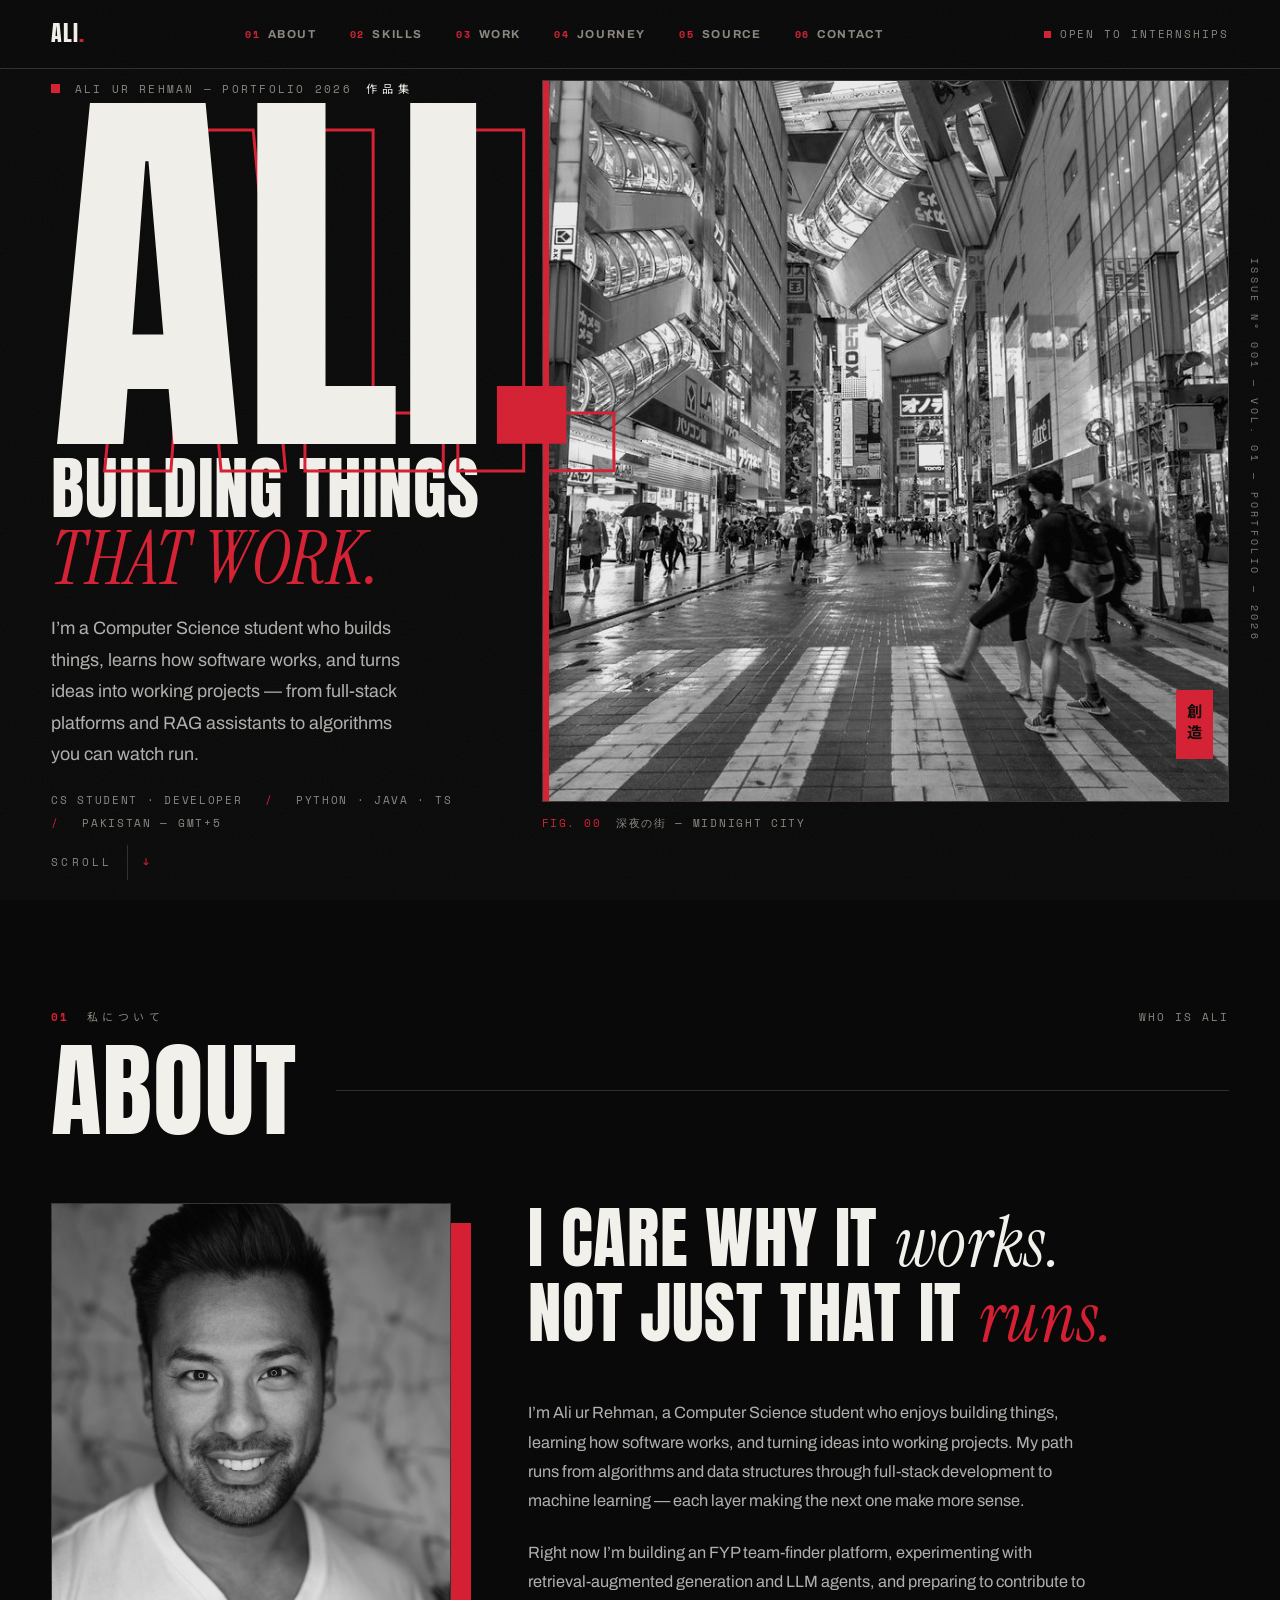
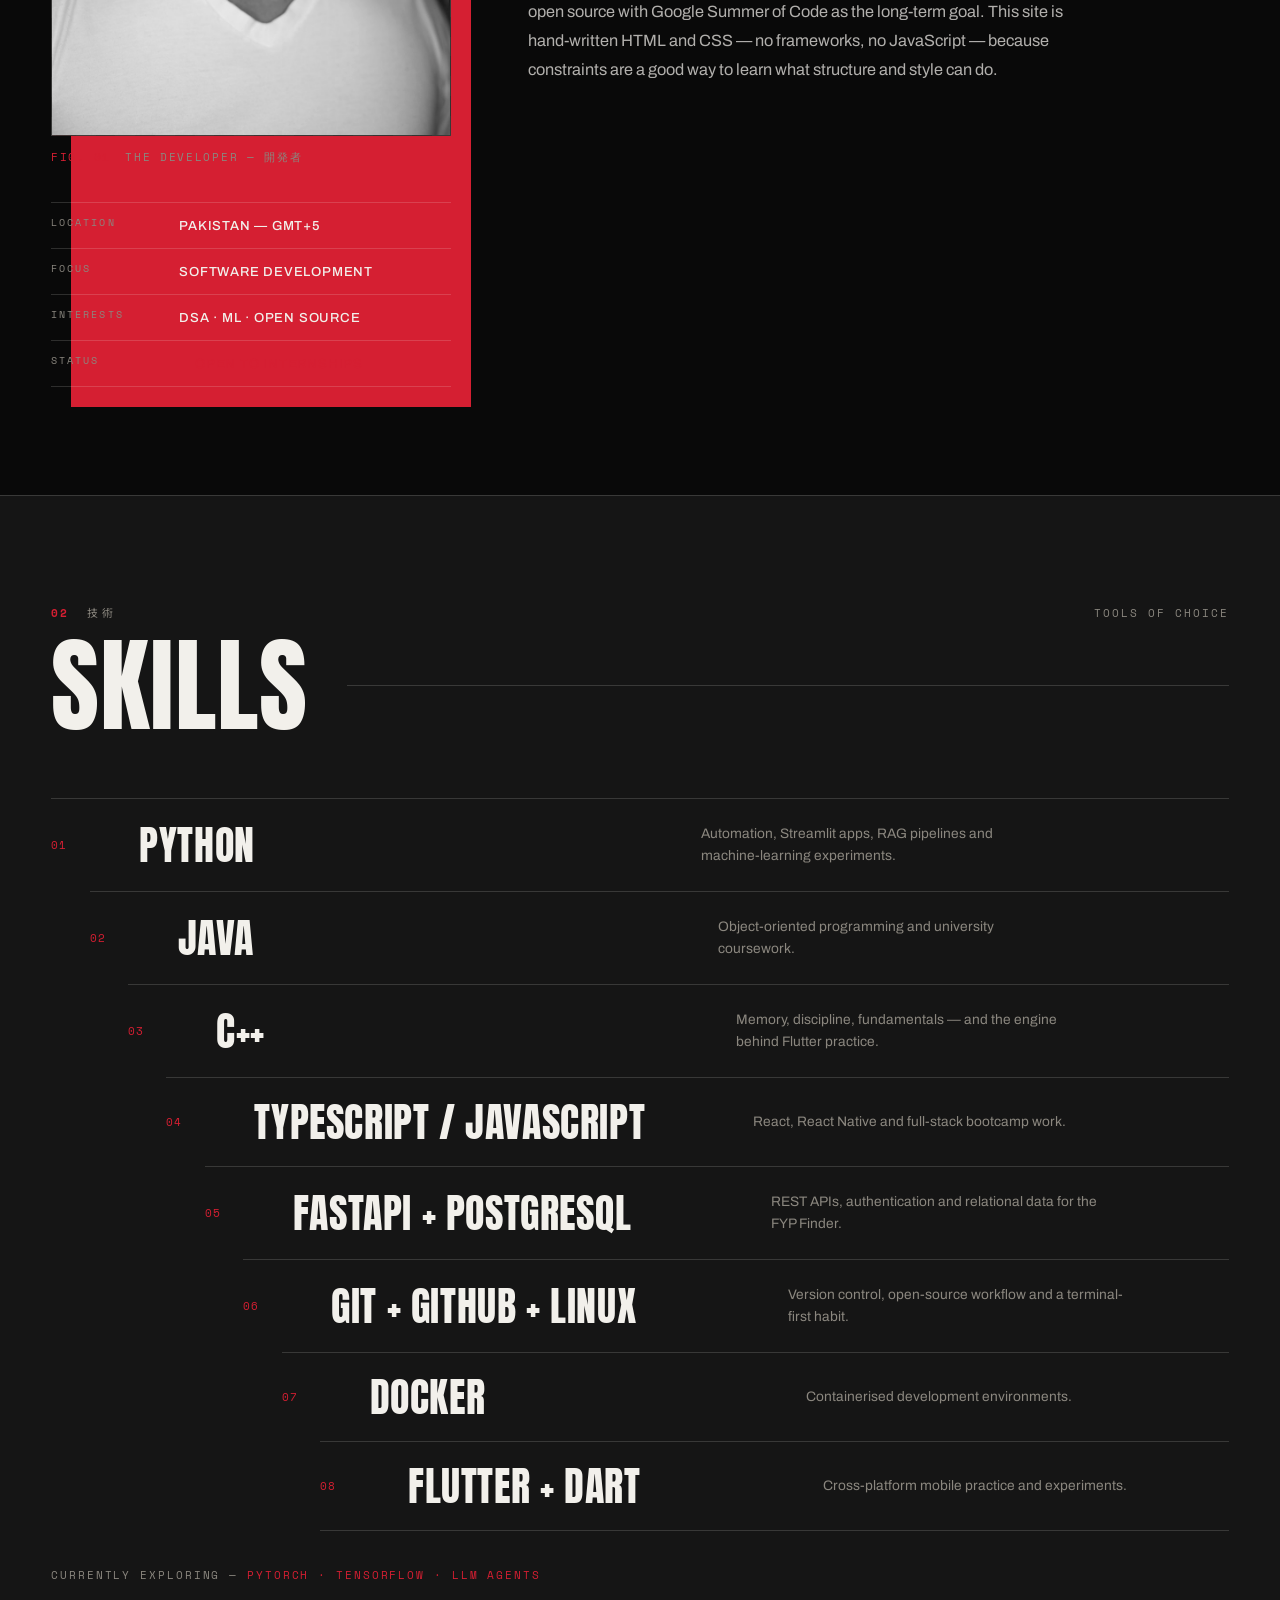
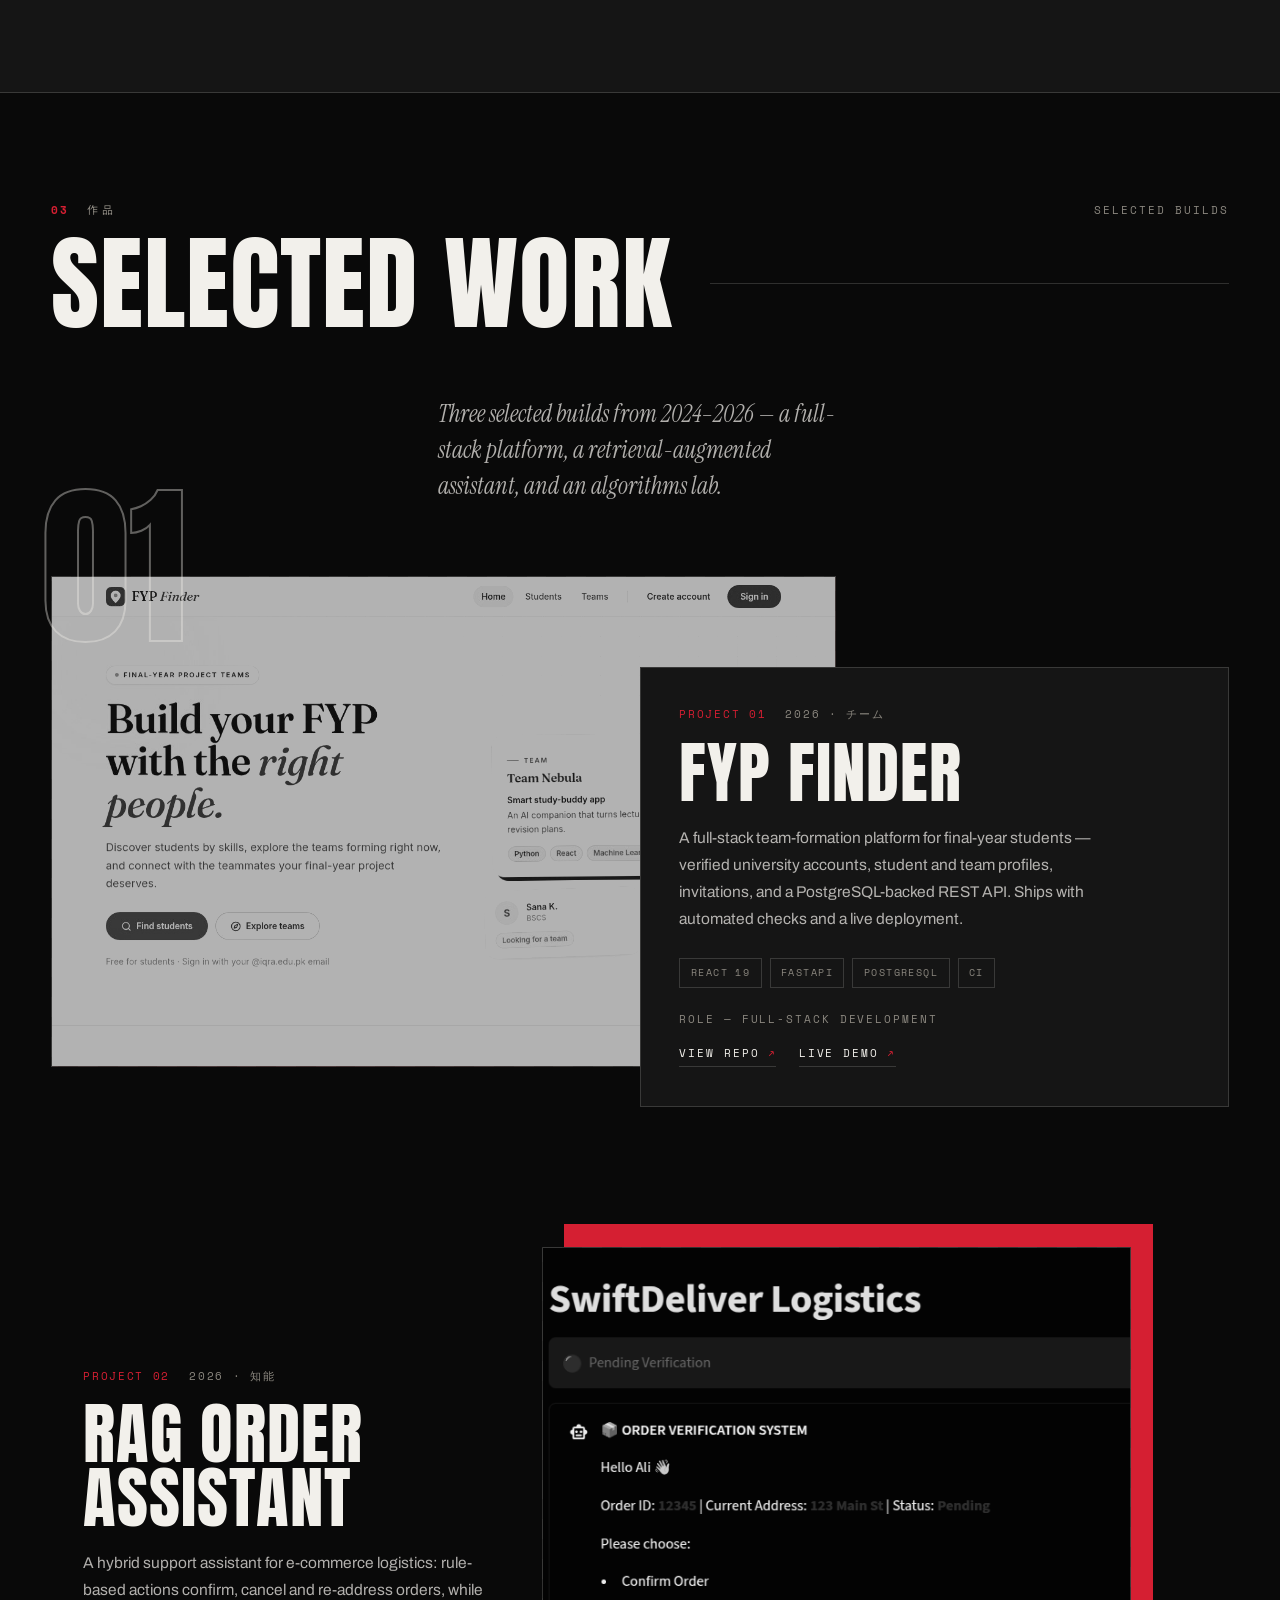
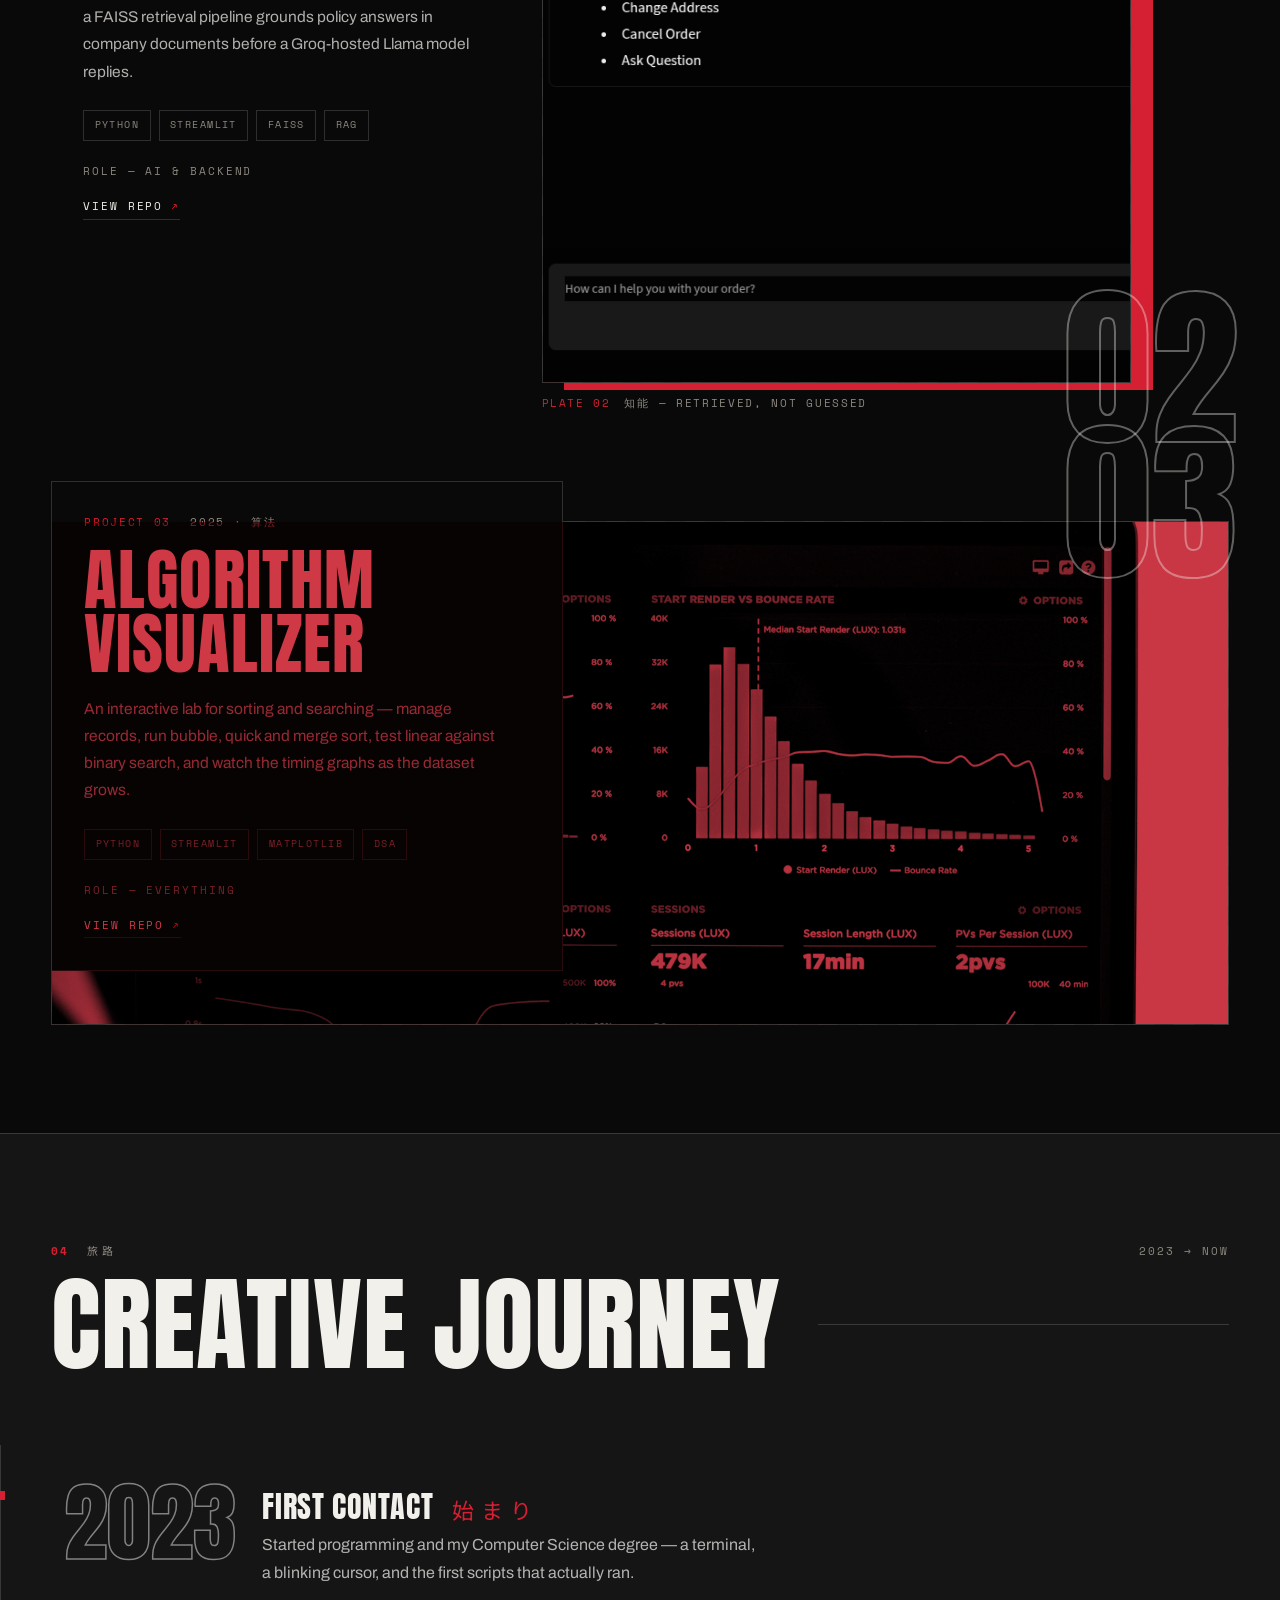
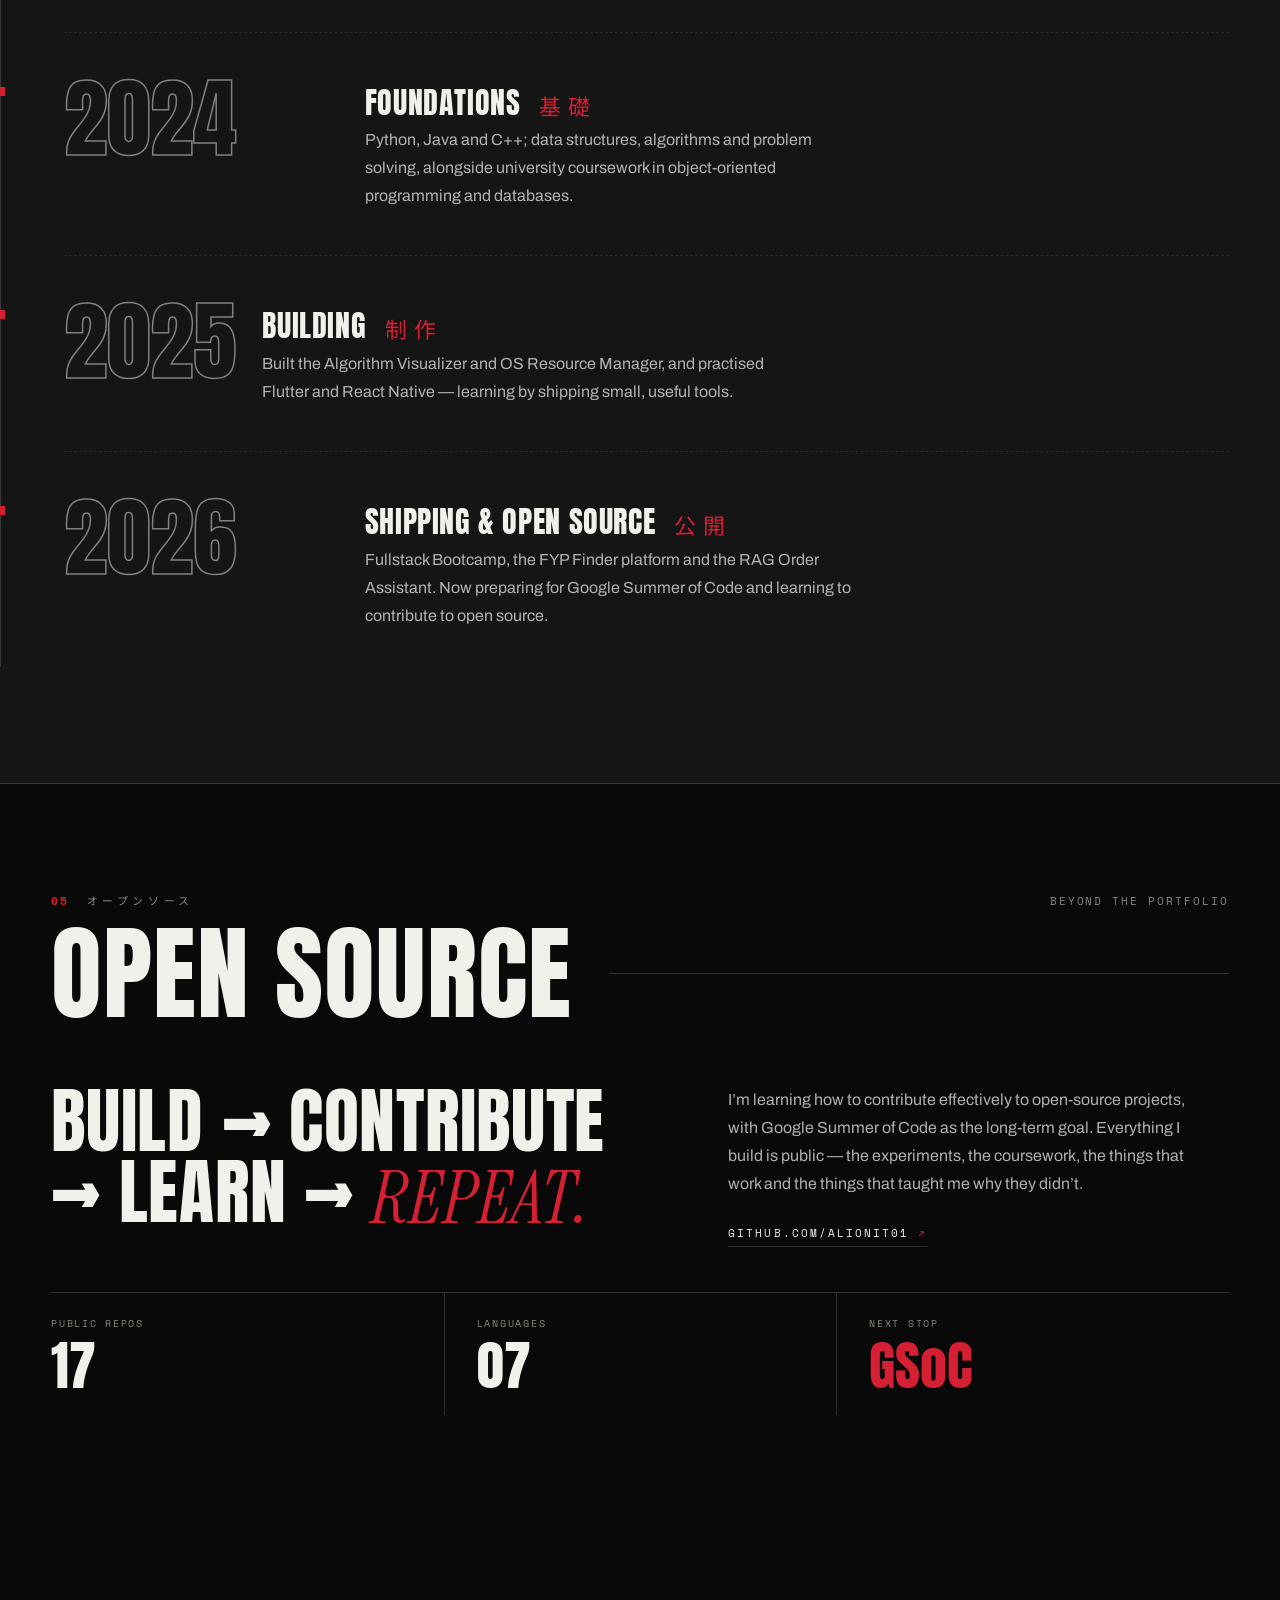
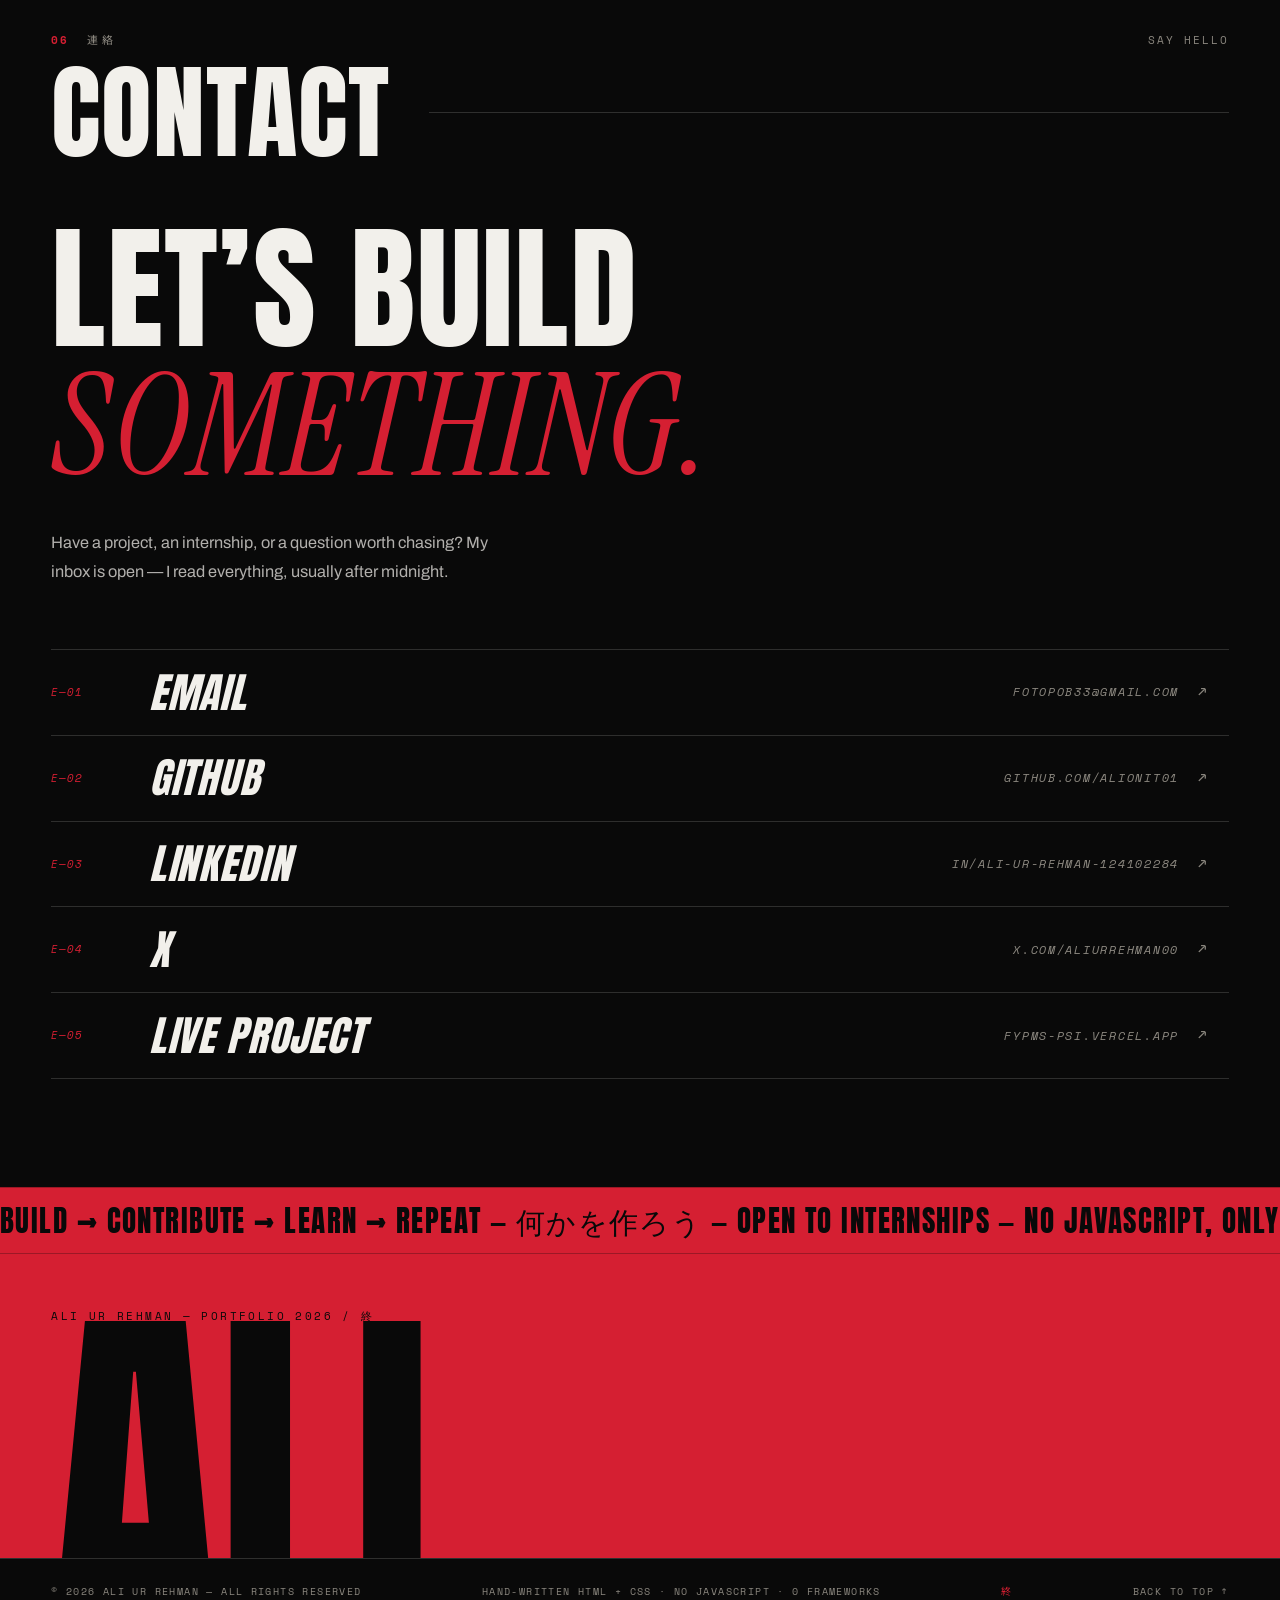
==== ASS1/portfolio/index.html @ 9f7025cf "Restructure ASS1 portfolio and add course materials" ====
<!DOCTYPE html>
<html lang="en">
<head>
  <meta charset="UTF-8">
  <meta name="viewport" content="width=device-width, initial-scale=1.0">
  <title>Ali ur Rehman — CS Student &amp; Developer</title>
  <meta name="description" content="Ali ur Rehman — Computer Science student and developer building full-stack platforms, RAG assistants and algorithms you can watch run. A hand-written HTML and CSS portfolio.">
  <meta name="author" content="Ali ur Rehman">
  <meta name="theme-color" content="#090909">

  <link rel="icon" href="data:image/svg+xml,%3Csvg xmlns='http://www.w3.org/2000/svg' viewBox='0 0 64 64'%3E%3Crect width='64' height='64' fill='%23090909'/%3E%3Crect x='6' y='6' width='22' height='22' fill='%23D51F32'/%3E%3Ctext x='36' y='52' font-family='Arial Black, Arial, sans-serif' font-size='36' font-weight='900' fill='%23F2F0EB'%3EA%3C/text%3E%3C/svg%3E">

  <!-- Typography: Anton (display) · Archivo (text) · Instrument Serif (editorial italic) · Space Mono (metadata) · Noto Sans JP (Japanese decorative) -->
  <link rel="preconnect" href="https://fonts.googleapis.com">
  <link rel="preconnect" href="https://fonts.gstatic.com" crossorigin>
  <link href="https://fonts.googleapis.com/css2?family=Anton&family=Archivo:ital,wght@0,400;0,500;0,700;1,400&family=Instrument+Serif:ital@0;1&family=Noto+Sans+JP:wght@400;700&family=Space+Mono:wght@400;700&display=swap" rel="stylesheet">

  <link rel="stylesheet" href="style.css">
</head>

<body id="top">

  <a class="skip-link" href="#main">Skip to content</a>

  <!-- ============================================================
       01 — NAVIGATION · fixed rail, hairline rules, no JavaScript
  ============================================================ -->
  <header class="site-nav">
    <nav class="nav-inner container" aria-label="Primary">

      <a class="brand" href="#top">ALI<span class="brand-dot" aria-hidden="true">.</span></a>

      <ul class="nav-links">
        <li><a class="nav-link" href="#about"><span class="nl-num">01</span>ABOUT</a></li>
        <li><a class="nav-link" href="#skills"><span class="nl-num">02</span>SKILLS</a></li>
        <li><a class="nav-link" href="#work"><span class="nl-num">03</span>WORK</a></li>
        <li><a class="nav-link" href="#journey"><span class="nl-num">04</span>JOURNEY</a></li>
        <li><a class="nav-link" href="#source"><span class="nl-num">05</span>SOURCE</a></li>
        <li><a class="nav-link" href="#contact"><span class="nl-num">06</span>CONTACT</a></li>
      </ul>

      <p class="nav-status"><span class="status-dot" aria-hidden="true"></span>OPEN TO INTERNSHIPS</p>

      <!-- Pure-CSS menu toggle: the :target technique — see .menu in the stylesheet -->
      <a class="nav-burger" href="#menu" aria-label="Open navigation menu">
        <span></span><span></span><span></span>
      </a>

    </nav>
  </header>

  <!-- ============================================================
       MOBILE MENU · opens via #menu, closes the moment any
       in-page link is followed — CSS only, no JavaScript
  ============================================================ -->
  <nav class="menu" id="menu" aria-label="Mobile">
    <div class="menu-head">
      <p class="menu-label">目次 — INDEX</p>
      <a class="menu-close" href="#top">CLOSE <span aria-hidden="true">✕</span></a>
    </div>

    <ul class="menu-list">
      <li>
        <a class="menu-link" href="#about"><span class="ml-num">01</span><span class="ml-name">ABOUT</span><span class="ml-jp">私について</span></a>
      </li>
      <li>
        <a class="menu-link" href="#skills"><span class="ml-num">02</span><span class="ml-name">SKILLS</span><span class="ml-jp">技術</span></a>
      </li>
      <li>
        <a class="menu-link" href="#work"><span class="ml-num">03</span><span class="ml-name">WORK</span><span class="ml-jp">作品</span></a>
      </li>
      <li>
        <a class="menu-link" href="#journey"><span class="ml-num">04</span><span class="ml-name">JOURNEY</span><span class="ml-jp">旅路</span></a>
      </li>
      <li>
        <a class="menu-link" href="#source"><span class="ml-num">05</span><span class="ml-name">SOURCE</span><span class="ml-jp">源</span></a>
      </li>
      <li>
        <a class="menu-link" href="#contact"><span class="ml-num">06</span><span class="ml-name">CONTACT</span><span class="ml-jp">連絡</span></a>
      </li>
    </ul>

    <div class="menu-foot">
      <p>ALI UR REHMAN — CS STUDENT · DEVELOPER</p>
      <p>© 2026 · HAND-WRITTEN HTML + CSS</p>
    </div>
  </nav>

  <main id="main">

    <!-- ============================================================
         02 — HERO · cinematic title sequence, asymmetric composition
    ============================================================ -->
    <section class="hero" aria-label="Introduction">

      <p class="hero-issue" aria-hidden="true">ISSUE Nº 001 — VOL. 01 — PORTFOLIO — 2026</p>

      <div class="hero-inner container">

        <p class="hero-overline">
          <span class="overline-tick" aria-hidden="true"></span>
          ALI UR REHMAN — PORTFOLIO 2026
          <span class="overline-jp">作品集</span>
        </p>

        <h1 class="hero-name">
          <span class="hero-name-text">ALI<span class="hero-dot">.</span></span>
          <span class="hero-name-echo" aria-hidden="true">ALI.</span>
        </h1>

        <figure class="hero-figure">
          <div class="img-frame hero-frame">
            <img src="assets/hero-midnight.jpg"
                 alt="Rain-dark Tokyo alley glowing with neon signage at night"
                 width="1200" height="778" fetchpriority="high">
            <span class="hero-jp" aria-hidden="true">創造</span>
          </div>
          <figcaption class="hero-caption">
            <span class="hc-num">FIG. 00</span>深夜の街 — MIDNIGHT CITY
          </figcaption>
        </figure>

        <p class="hero-headline">
          BUILDING THINGS
          <em>THAT WORK.</em>
        </p>

        <p class="hero-intro">
          I&rsquo;m a Computer Science student who builds things, learns how software works, and turns
          ideas into working projects — from full-stack platforms and RAG assistants to algorithms
          you can watch run.
        </p>

        <ul class="hero-meta">
          <li>CS STUDENT · DEVELOPER</li>
          <li>PYTHON · JAVA · TS</li>
          <li>PAKISTAN — GMT+5</li>
        </ul>

        <a class="hero-scroll" href="#about" aria-label="Scroll down to the about section">
          <span class="hs-label">SCROLL</span>
          <span class="hs-line" aria-hidden="true"></span>
          <span class="hs-arrow" aria-hidden="true">↓</span>
        </a>

      </div>
    </section>

    <!-- ============================================================
         03 — ABOUT · editorial spread with metadata
    ============================================================ -->
    <section class="about" id="about">

      <header class="sec-head container">
        <p class="sec-kicker">
          <span class="sec-num">01</span>
          <span class="sec-jp">私について</span>
          <span class="sec-note">WHO IS ALI</span>
        </p>
        <h2 class="sec-title">ABOUT</h2>
      </header>

      <div class="about-grid container">

        <figure class="about-figure reveal">
          <div class="img-frame about-frame">
            <img src="assets/portrait.jpg"
                 alt="Black-and-white portrait of the developer lit by a single window"
                 width="900" height="1350" loading="lazy">
          </div>
          <figcaption class="about-caption">
            <span class="hc-num">FIG. 01</span>THE DEVELOPER — 開発者
          </figcaption>

          <dl class="about-meta">
            <div>
              <dt>LOCATION</dt>
              <dd>PAKISTAN — GMT+5</dd>
            </div>
            <div>
              <dt>FOCUS</dt>
              <dd>SOFTWARE DEVELOPMENT</dd>
            </div>
            <div>
              <dt>INTERESTS</dt>
              <dd>DSA · ML · OPEN SOURCE</dd>
            </div>
            <div>
              <dt>STATUS</dt>
              <dd class="st-open"><span class="status-dot" aria-hidden="true"></span>OPEN TO INTERNSHIPS</dd>
            </div>
          </dl>
        </figure>

        <div class="about-body reveal">
          <p class="about-statement">
            I CARE WHY IT <em>works.</em><br>
            NOT JUST THAT IT <em class="st-red">runs.</em>
          </p>

          <p class="about-bio">
            I&rsquo;m Ali ur Rehman, a Computer Science student who enjoys building things, learning
            how software works, and turning ideas into working projects. My path runs from
            algorithms and data structures through full-stack development to machine learning —
            each layer making the next one make more sense.
          </p>

          <p class="about-bio">
            Right now I&rsquo;m building an FYP team-finder platform, experimenting with
            retrieval-augmented generation and LLM agents, and preparing to contribute to open
            source with Google Summer of Code as the long-term goal. This site is hand-written
            HTML and CSS — no frameworks, no JavaScript — because constraints are a good way to
            learn what structure and style can do.
          </p>
        </div>

      </div>
    </section>

    <!-- ============================================================
         04 — SKILLS · typographic index, no progress bars
    ============================================================ -->
    <section class="skills" id="skills">

      <header class="sec-head container">
        <p class="sec-kicker">
          <span class="sec-num">02</span>
          <span class="sec-jp">技術</span>
          <span class="sec-note">TOOLS OF CHOICE</span>
        </p>
        <h2 class="sec-title">SKILLS</h2>
      </header>

      <ul class="skills-list container reveal">
        <li class="skill">
          <span class="skill-idx">01</span>
          <h3 class="skill-name">PYTHON</h3>
          <p class="skill-note">Automation, Streamlit apps, RAG pipelines and machine-learning experiments.</p>
          <span class="skill-arrow" aria-hidden="true">↗</span>
        </li>
        <li class="skill">
          <span class="skill-idx">02</span>
          <h3 class="skill-name">JAVA</h3>
          <p class="skill-note">Object-oriented programming and university coursework.</p>
          <span class="skill-arrow" aria-hidden="true">↗</span>
        </li>
        <li class="skill">
          <span class="skill-idx">03</span>
          <h3 class="skill-name">C++</h3>
          <p class="skill-note">Memory, discipline, fundamentals — and the engine behind Flutter practice.</p>
          <span class="skill-arrow" aria-hidden="true">↗</span>
        </li>
        <li class="skill">
          <span class="skill-idx">04</span>
          <h3 class="skill-name">TYPESCRIPT / JAVASCRIPT</h3>
          <p class="skill-note">React, React Native and full-stack bootcamp work.</p>
          <span class="skill-arrow" aria-hidden="true">↗</span>
        </li>
        <li class="skill">
          <span class="skill-idx">05</span>
          <h3 class="skill-name">FASTAPI + POSTGRESQL</h3>
          <p class="skill-note">REST APIs, authentication and relational data for the FYP Finder.</p>
          <span class="skill-arrow" aria-hidden="true">↗</span>
        </li>
        <li class="skill">
          <span class="skill-idx">06</span>
          <h3 class="skill-name">GIT + GITHUB + LINUX</h3>
          <p class="skill-note">Version control, open-source workflow and a terminal-first habit.</p>
          <span class="skill-arrow" aria-hidden="true">↗</span>
        </li>
        <li class="skill">
          <span class="skill-idx">07</span>
          <h3 class="skill-name">DOCKER</h3>
          <p class="skill-note">Containerised development environments.</p>
          <span class="skill-arrow" aria-hidden="true">↗</span>
        </li>
        <li class="skill">
          <span class="skill-idx">08</span>
          <h3 class="skill-name">FLUTTER + DART</h3>
          <p class="skill-note">Cross-platform mobile practice and experiments.</p>
          <span class="skill-arrow" aria-hidden="true">↗</span>
        </li>
      </ul>

      <p class="skills-note container reveal">
        CURRENTLY EXPLORING — <span>PYTORCH · TENSORFLOW · LLM AGENTS</span>
      </p>

    </section>

    <!-- ============================================================
         05 — SELECTED WORK · three projects, three compositions
    ============================================================ -->
    <section class="work" id="work">

      <header class="sec-head container">
        <p class="sec-kicker">
          <span class="sec-num">03</span>
          <span class="sec-jp">作品</span>
          <span class="sec-note">SELECTED BUILDS</span>
        </p>
        <h2 class="sec-title">SELECTED WORK</h2>
      </header>

      <p class="work-note container reveal">
        Three selected builds from 2024&ndash;2026 — a full-stack platform, a retrieval-augmented
        assistant, and an algorithms lab.
      </p>

      <!-- PROJECT 01 — FYP FINDER · full-bleed product shot, panel overlapping the frame -->
      <article class="project project-a container reveal">
        <span class="project-idx" aria-hidden="true">01</span>

        <div class="project-media img-frame">
          <img src="assets/fyp-finder.jpg"
               alt="FYP Finder landing page with the headline 'Build your FYP with the right people.'"
               width="1280" height="800" loading="lazy">
        </div>

        <div class="project-body">
          <p class="project-kicker">
            <span class="pk-num">PROJECT 01</span>
            <span class="pk-meta">2026 · チーム</span>
          </p>
          <h3 class="project-title">FYP FINDER</h3>
          <p class="project-desc">
            A full-stack team-formation platform for final-year students — verified university
            accounts, student and team profiles, invitations, and a PostgreSQL-backed REST API.
            Ships with automated checks and a live deployment.
          </p>
          <ul class="project-tags">
            <li>REACT 19</li>
            <li>FASTAPI</li>
            <li>POSTGRESQL</li>
            <li>CI</li>
          </ul>
          <p class="project-role">ROLE — FULL-STACK DEVELOPMENT</p>
          <p class="project-links">
            <a class="project-link" href="https://github.com/Alionit01/Fypms" target="_blank" rel="noopener">VIEW REPO <span aria-hidden="true">↗</span></a>
            <a class="project-link" href="https://fypms-psi.vercel.app/" target="_blank" rel="noopener">LIVE DEMO <span aria-hidden="true">↗</span></a>
          </p>
        </div>
      </article>

      <!-- PROJECT 02 — RAG ORDER ASSISTANT · text left, offset-framed plate right -->
      <article class="project project-b container reveal">
        <span class="project-idx" aria-hidden="true">02</span>

        <div class="project-body">
          <p class="project-kicker">
            <span class="pk-num">PROJECT 02</span>
            <span class="pk-meta">2026 · 知能</span>
          </p>
          <h3 class="project-title">RAG ORDER ASSISTANT</h3>
          <p class="project-desc">
            A hybrid support assistant for e-commerce logistics: rule-based actions confirm, cancel
            and re-address orders, while a FAISS retrieval pipeline grounds policy answers in company
            documents before a Groq-hosted Llama model replies.
          </p>
          <ul class="project-tags">
            <li>PYTHON</li>
            <li>STREAMLIT</li>
            <li>FAISS</li>
            <li>RAG</li>
          </ul>
          <p class="project-role">ROLE — AI &amp; BACKEND</p>
          <p class="project-links">
            <a class="project-link" href="https://github.com/Alionit01/Rag_Chatbot" target="_blank" rel="noopener">VIEW REPO <span aria-hidden="true">↗</span></a>
          </p>
        </div>

        <figure class="project-plate">
          <div class="project-media img-frame">
            <img src="assets/rag-interface.png"
                 alt="RAG order assistant chat interface"
                 width="841" height="806" loading="lazy">
          </div>
          <figcaption class="project-caption">
            <span class="hc-num">PLATE 02</span>知能 — RETRIEVED, NOT GUESSED
          </figcaption>
        </figure>
      </article>

      <!-- PROJECT 03 — ALGORITHM VISUALIZER · full-width band, red duotone that clears on hover -->
      <article class="project project-c container reveal">
        <span class="project-idx" aria-hidden="true">03</span>

        <div class="project-media img-frame">
          <img src="assets/algo-visualizer.jpg"
               alt="Performance charts and data arranged on a dark dashboard"
               width="1600" height="1067" loading="lazy">
        </div>

        <div class="project-body">
          <p class="project-kicker">
            <span class="pk-num">PROJECT 03</span>
            <span class="pk-meta">2025 · 算法</span>
          </p>
          <h3 class="project-title">ALGORITHM VISUALIZER</h3>
          <p class="project-desc">
            An interactive lab for sorting and searching — manage records, run bubble, quick and
            merge sort, test linear against binary search, and watch the timing graphs as the
            dataset grows.
          </p>
          <ul class="project-tags">
            <li>PYTHON</li>
            <li>STREAMLIT</li>
            <li>MATPLOTLIB</li>
            <li>DSA</li>
          </ul>
          <p class="project-role">ROLE — EVERYTHING</p>
          <p class="project-links">
            <a class="project-link" href="https://github.com/Alionit01/Algo-Visualizer" target="_blank" rel="noopener">VIEW REPO <span aria-hidden="true">↗</span></a>
          </p>
        </div>
      </article>

    </section>

    <!-- ============================================================
         06 — CREATIVE JOURNEY · vertical rail, outlined years
    ============================================================ -->
    <section class="journey" id="journey">

      <header class="sec-head container">
        <p class="sec-kicker">
          <span class="sec-num">04</span>
          <span class="sec-jp">旅路</span>
          <span class="sec-note">2023 → NOW</span>
        </p>
        <h2 class="sec-title">CREATIVE JOURNEY</h2>
      </header>

      <ol class="journey-rail container reveal">
        <li class="stop">
          <span class="stop-year">2023</span>
          <div class="stop-body">
            <h3 class="stop-title">FIRST CONTACT <span class="stop-jp">始まり</span></h3>
            <p class="stop-text">
              Started programming and my Computer Science degree — a terminal, a blinking cursor,
              and the first scripts that actually ran.
            </p>
          </div>
        </li>
        <li class="stop">
          <span class="stop-year">2024</span>
          <div class="stop-body">
            <h3 class="stop-title">FOUNDATIONS <span class="stop-jp">基礎</span></h3>
            <p class="stop-text">
              Python, Java and C++; data structures, algorithms and problem solving, alongside
              university coursework in object-oriented programming and databases.
            </p>
          </div>
        </li>
        <li class="stop">
          <span class="stop-year">2025</span>
          <div class="stop-body">
            <h3 class="stop-title">BUILDING <span class="stop-jp">制作</span></h3>
            <p class="stop-text">
              Built the Algorithm Visualizer and OS Resource Manager, and practised Flutter and
              React Native — learning by shipping small, useful tools.
            </p>
          </div>
        </li>
        <li class="stop">
          <span class="stop-year">2026</span>
          <div class="stop-body">
            <h3 class="stop-title">SHIPPING &amp; OPEN SOURCE <span class="stop-jp">公開</span></h3>
            <p class="stop-text">
              Fullstack Bootcamp, the FYP Finder platform and the RAG Order Assistant. Now preparing
              for Google Summer of Code and learning to contribute to open source.
            </p>
          </div>
        </li>
      </ol>

    </section>

    <!-- ============================================================
         07 — OPEN SOURCE · proof of work beyond the portfolio
    ============================================================ -->
    <section class="oss" id="source">

      <header class="sec-head container">
        <p class="sec-kicker">
          <span class="sec-num">05</span>
          <span class="sec-jp">オープンソース</span>
          <span class="sec-note">BEYOND THE PORTFOLIO</span>
        </p>
        <h2 class="sec-title">OPEN SOURCE</h2>
      </header>

      <div class="oss-grid container">

        <p class="oss-statement reveal">
          BUILD → CONTRIBUTE<br>
          → LEARN → <em>REPEAT.</em>
        </p>

        <div class="oss-body reveal">
          <p>
            I&rsquo;m learning how to contribute effectively to open-source projects, with Google
            Summer of Code as the long-term goal. Everything I build is public — the experiments,
            the coursework, the things that work and the things that taught me why they
            didn&rsquo;t.
          </p>
          <a class="oss-link" href="https://github.com/Alionit01" target="_blank" rel="noopener">
            GITHUB.COM/ALIONIT01 <span aria-hidden="true">↗</span>
          </a>
        </div>

        <dl class="oss-stats reveal">
          <div>
            <dt>PUBLIC REPOS</dt>
            <dd>17</dd>
          </div>
          <div>
            <dt>LANGUAGES</dt>
            <dd>07</dd>
          </div>
          <div>
            <dt>NEXT STOP</dt>
            <dd>GSoC</dd>
          </div>
        </dl>

      </div>

    </section>

    <!-- ============================================================
         08 — CONTACT · final sequence
    ============================================================ -->
    <section class="contact" id="contact">

      <header class="sec-head container">
        <p class="sec-kicker">
          <span class="sec-num">06</span>
          <span class="sec-jp">連絡</span>
          <span class="sec-note">SAY HELLO</span>
        </p>
        <h2 class="sec-title">CONTACT</h2>
      </header>

      <div class="contact-grid container">

        <h3 class="contact-title reveal">
          LET&rsquo;S BUILD<br>
          <em>SOMETHING.</em>
        </h3>

        <p class="contact-sub reveal">
          Have a project, an internship, or a question worth chasing? My inbox is open — I read
          everything, usually after midnight.
        </p>

        <address class="contact-links reveal">
          <ul>
            <li>
              <a class="contact-link" href="mailto:fotopob33@gmail.com">
                <span class="cl-num">E—01</span>
                <span class="cl-label">EMAIL</span>
                <span class="cl-value">FOTOPOB33@GMAIL.COM</span>
                <span class="cl-arrow" aria-hidden="true">↗</span>
              </a>
            </li>
            <li>
              <a class="contact-link" href="https://github.com/Alionit01" target="_blank" rel="noopener">
                <span class="cl-num">E—02</span>
                <span class="cl-label">GITHUB</span>
                <span class="cl-value">GITHUB.COM/ALIONIT01</span>
                <span class="cl-arrow" aria-hidden="true">↗</span>
              </a>
            </li>
            <li>
              <a class="contact-link" href="https://www.linkedin.com/in/ali-ur-rehman-124102284/" target="_blank" rel="noopener">
                <span class="cl-num">E—03</span>
                <span class="cl-label">LINKEDIN</span>
                <span class="cl-value">IN/ALI-UR-REHMAN-124102284</span>
                <span class="cl-arrow" aria-hidden="true">↗</span>
              </a>
            </li>
            <li>
              <a class="contact-link" href="https://x.com/AliurRehman00" target="_blank" rel="noopener">
                <span class="cl-num">E—04</span>
                <span class="cl-label">X</span>
                <span class="cl-value">X.COM/ALIURREHMAN00</span>
                <span class="cl-arrow" aria-hidden="true">↗</span>
              </a>
            </li>
            <li>
              <a class="contact-link" href="https://fypms-psi.vercel.app/" target="_blank" rel="noopener">
                <span class="cl-num">E—05</span>
                <span class="cl-label">LIVE PROJECT</span>
                <span class="cl-value">FYPMS-PSI.VERCEL.APP</span>
                <span class="cl-arrow" aria-hidden="true">↗</span>
              </a>
            </li>
          </ul>
        </address>

      </div>
    </section>

  </main>

  <!-- ============================================================
       FINALE · red block, marquee band, cropped signature
  ============================================================ -->
  <div class="finale" aria-hidden="true">
    <div class="marquee">
      <div class="marquee-track">
        <span>BUILD → CONTRIBUTE → LEARN → REPEAT — 何かを作ろう — OPEN TO INTERNSHIPS — NO JAVASCRIPT, ONLY CSS —&nbsp;</span>
        <span>BUILD → CONTRIBUTE → LEARN → REPEAT — 何かを作ろう — OPEN TO INTERNSHIPS — NO JAVASCRIPT, ONLY CSS —&nbsp;</span>
      </div>
    </div>

    <div class="finale-inner container">
      <p class="finale-meta">ALI UR REHMAN — PORTFOLIO 2026 / 終</p>
      <p class="finale-name">ALI.</p>
    </div>
  </div>

  <!-- ============================================================
       COLOPHON
  ============================================================ -->
  <footer class="colophon">
    <div class="colophon-inner container">
      <p>© 2026 ALI UR REHMAN — ALL RIGHTS RESERVED</p>
      <p>HAND-WRITTEN HTML + CSS · NO JAVASCRIPT · 0 FRAMEWORKS</p>
      <p class="colo-jp">終</p>
      <a href="#top">BACK TO TOP ↑</a>
    </div>
  </footer>

</body>
</html>
---- ASS1/portfolio/style.css ----
/* ==========================================================================
   PORTFOLIO — ALI UR REHMAN
   Dark manga / underground-editorial art direction.
   HTML5 + CSS3 only — no JavaScript anywhere in this build.

   TABLE OF CONTENTS
   01. Tokens (colour, type, spacing)
   02. Reset & base
   03. Shared utilities, textures & image frames
   04. Navigation
   05. Mobile menu (pure CSS, :target technique)
   06. Hero
   07. Section headers
   08. About
   09. Skills
   10. Selected work (three project compositions)
   11. Creative journey
   12. Open source — the GitHub band
   13. Contact
   14. Finale & colophon
   15. Motion (entrance, marquee, reveal — with reduced-motion guard)
   16. Responsive — tablet  ≥760px
   17. Responsive — desktop ≥1080px
   ========================================================================== */


/* ==========================================================================
   01. TOKENS
   ========================================================================== */

:root {
  /* colour */
  --bg-0:   #090909;   /* almost black — primary surface   */
  --bg-1:   #151515;   /* dark charcoal — secondary surface */
  --paper:  #F2F0EB;   /* warm white — primary text        */
  --red:    #D51F32;   /* deep crimson — accent            */
  --muted:  #8B877F;   /* warm grey — secondary text       */
  --ink-70: rgba(242, 240, 235, 0.72);
  --line:   rgba(242, 240, 235, 0.16);   /* thin hairline     */
  --line-2: rgba(242, 240, 235, 0.09);

  /* typography */
  --font-display: 'Anton', 'Haettenschweiler', 'Impact', 'Arial Narrow', sans-serif;
  --font-sans:    'Archivo', 'Helvetica Neue', Helvetica, Arial, sans-serif;
  --font-serif:   'Instrument Serif', 'Times New Roman', Georgia, serif;
  --font-mono:    'Space Mono', ui-monospace, 'SF Mono', Menlo, Consolas, monospace;
  --font-jp:      'Noto Sans JP', 'Hiragino Kaku Gothic ProN', 'Yu Gothic', Meiryo, sans-serif;

  /* spacing & layout */
  --gutter:   clamp(1.25rem, 4vw, 4rem);
  --max-w:    96rem;
  --header-h: 3.5rem;
  --sec-pad:  clamp(5rem, 12vh, 9rem);
  --ease:     cubic-bezier(0.22, 0.61, 0.21, 1);
}


/* ==========================================================================
   02. RESET & BASE
   ========================================================================== */

*,
*::before,
*::after {
  box-sizing: border-box;
  margin: 0;
  padding: 0;
}

html {
  scroll-behavior: smooth;
  scroll-padding-top: calc(var(--header-h) + 1.5rem);
  overflow-x: clip;
  scrollbar-width: thin;
  scrollbar-color: #2e2e2e var(--bg-0);
}

body {
  background: var(--bg-0);
  color: var(--paper);
  font-family: var(--font-sans);
  font-size: 1rem;
  line-height: 1.6;
  -webkit-font-smoothing: antialiased;
  overflow-x: clip;
}

/* film grain laid over the whole experience — subtle, never loud */
body::before {
  content: '';
  position: fixed;
  inset: 0;
  z-index: 200;
  pointer-events: none;
  opacity: 0.05;
  background-image: url("data:image/svg+xml,%3Csvg xmlns='http://www.w3.org/2000/svg' width='140' height='140'%3E%3Cfilter id='n'%3E%3CfeTurbulence type='fractalNoise' baseFrequency='0.85' numOctaves='2'/%3E%3C/filter%3E%3Crect width='140' height='140' filter='url(%23n)'/%3E%3C/svg%3E");
}

img {
  display: block;
  max-width: 100%;
}

a {
  color: inherit;
}

ul,
ol {
  list-style: none;
}

::selection {
  background: var(--red);
  color: var(--paper);
}

a:focus-visible {
  outline: 2px solid var(--red);
  outline-offset: 3px;
}

::-webkit-scrollbar { width: 10px; }
::-webkit-scrollbar-track { background: var(--bg-0); }
::-webkit-scrollbar-thumb { background: #2e2e2e; border: 2px solid var(--bg-0); }

.container {
  max-width: var(--max-w);
  margin-inline: auto;
  padding-inline: var(--gutter);
}

.skip-link {
  position: fixed;
  top: -100%;
  left: 1rem;
  z-index: 300;
  background: var(--red);
  color: var(--bg-0);
  font-family: var(--font-mono);
  font-size: 0.75rem;
  letter-spacing: 0.12em;
  padding: 0.7rem 1rem;
  text-decoration: none;
}

.skip-link:focus {
  top: 1rem;
}

/* pulsing red status dot — used in nav, about metadata */
.status-dot {
  display: inline-block;
  width: 7px;
  height: 7px;
  background: var(--red);
  margin-right: 0.55rem;
  animation: pulse 2.4s ease-in-out infinite;
}


/* ==========================================================================
   03. SHARED UTILITIES, TEXTURES & IMAGE FRAMES
   ========================================================================== */

/* number label used under figures — "FIG. 00", "PLATE 02" … */
.hc-num {
  font-family: var(--font-mono);
  font-size: 0.68rem;
  letter-spacing: 0.14em;
  color: var(--red);
  margin-right: 0.9rem;
}

/*
 * .img-frame — every photograph lives inside one of these.
 * Doubles as a graceful fallback: if a remote image ever fails,
 * the frame still shows a designed dark composition instead of a void.
 */
.img-frame {
  position: relative;
  overflow: hidden;
  border: 1px solid var(--line);
  background:
    radial-gradient(circle at 30% 20%, rgba(213, 31, 50, 0.16), transparent 55%),
    repeating-linear-gradient(45deg, var(--bg-1) 0 14px, #0d0d0d 14px 28px);
}

.img-frame img {
  width: 100%;
  height: 100%;
  object-fit: cover;
  filter: grayscale(1) contrast(1.12) brightness(0.92);
  transition: transform 1.3s var(--ease), filter 0.6s ease;
}

/* manga screentone — halftone dots printed over every image */
.img-frame::after {
  content: '';
  position: absolute;
  inset: 0;
  z-index: 2;
  pointer-events: none;
  background-image: radial-gradient(rgba(242, 240, 235, 0.55) 0.5px, transparent 0.6px);
  background-size: 4px 4px;
  opacity: 0.16;
  mix-blend-mode: overlay;
}

/* project A is a light product screenshot — darken it so it sits in the page */
.project-a .project-media img {
  filter: grayscale(1) contrast(1.15) brightness(0.7);
}

/* any project hover → zoom inside its frame */
.project:hover .img-frame img {
  transform: scale(1.06);
}


/* ==========================================================================
   04. NAVIGATION
   ========================================================================== */

.site-nav {
  position: fixed;
  top: 0;
  left: 0;
  right: 0;
  z-index: 90;
  background: rgba(9, 9, 9, 0.94);
  border-bottom: 1px solid var(--line);
}

.nav-inner {
  display: flex;
  align-items: center;
  gap: clamp(1rem, 3vw, 2.5rem);
  height: var(--header-h);
}

.brand {
  font-family: var(--font-display);
  font-size: 1.35rem;
  letter-spacing: 0.04em;
  text-decoration: none;
  line-height: 1;
  padding-block: 0.2rem;
}

.brand-dot {
  color: var(--red);
}

/* inline links — desktop & tablet only (hidden on phones) */
.nav-links {
  display: none;
}

.nav-link {
  position: relative;
  display: inline-block;
  font-size: 0.72rem;
  font-weight: 700;
  letter-spacing: 0.14em;
  color: var(--muted);
  text-decoration: none;
  padding-block: 0.45rem;
  transition: color 0.3s ease;
}

.nav-link .nl-num {
  font-family: var(--font-mono);
  font-size: 0.62rem;
  color: var(--red);
  margin-right: 0.45rem;
}

.nav-link::after {
  content: '';
  position: absolute;
  left: 0;
  bottom: 0;
  width: 100%;
  height: 1px;
  background: var(--paper);
  transform: scaleX(0);
  transform-origin: left;
  transition: transform 0.35s var(--ease);
}

.nav-link:hover {
  color: var(--paper);
}

.nav-link:hover::after {
  transform: scaleX(1);
}

.nav-status {
  display: none;
  margin-left: auto;
  font-family: var(--font-mono);
  font-size: 0.66rem;
  letter-spacing: 0.18em;
  color: var(--muted);
}

/* burger — three raw rules, no icon font */
.nav-burger {
  margin-left: auto;
  display: inline-flex;
  flex-direction: column;
  gap: 5px;
  padding: 0.7rem 0.35rem;
}

.nav-burger span {
  display: block;
  width: 26px;
  height: 2px;
  background: var(--paper);
  transition: background 0.3s ease, transform 0.3s var(--ease);
}

.nav-burger:hover span {
  background: var(--red);
}

.nav-burger:hover span:nth-child(2) {
  transform: scaleX(0.55);
  transform-origin: left;
}


/* ==========================================================================
   05. MOBILE MENU — pure CSS via :target
   Opens at #menu; closes itself the moment any section link is
   followed, because the target moves. No JavaScript involved.
   ========================================================================== */

.menu {
  position: fixed;
  inset: 0;
  z-index: 120;
  display: grid;
  grid-template-rows: auto 1fr auto;
  background: var(--bg-0);
  padding: calc(var(--header-h) + 1rem) var(--gutter) 1.75rem;
  overflow-y: auto;
  overscroll-behavior: contain;
  visibility: hidden;
  opacity: 0;
  transition: opacity 0.3s ease, visibility 0s linear 0.3s;
}

.menu:target {
  visibility: visible;
  opacity: 1;
  transition: opacity 0.3s ease;
}

.menu-head {
  display: flex;
  align-items: baseline;
  justify-content: space-between;
  padding-bottom: 1.1rem;
  border-bottom: 1px solid var(--line);
}

.menu-label {
  font-family: var(--font-jp);
  font-size: 0.78rem;
  letter-spacing: 0.3em;
  color: var(--muted);
}

.menu-close {
  font-family: var(--font-mono);
  font-size: 0.72rem;
  letter-spacing: 0.16em;
  text-decoration: none;
  color: var(--paper);
}

.menu-close span {
  color: var(--red);
}

.menu-close:hover {
  color: var(--red);
}

.menu-list {
  align-self: center;
}

.menu-link {
  display: grid;
  grid-template-columns: 3rem minmax(0, 1fr) auto;
  align-items: baseline;
  gap: 0.8rem;
  padding-block: clamp(0.8rem, 2.6vh, 1.3rem);
  border-top: 1px solid var(--line-2);
  text-decoration: none;
  transform: translateX(-1.5rem);
  opacity: 0;
  transition: transform 0.45s var(--ease), opacity 0.45s ease;
}

.menu-list li:last-child .menu-link {
  border-bottom: 1px solid var(--line-2);
}

.menu:target .menu-link {
  transform: none;
  opacity: 1;
}

/* staggered entrance, one rule per item */
.menu:target .menu-list li:nth-child(1) .menu-link { transition-delay: 0.05s; }
.menu:target .menu-list li:nth-child(2) .menu-link { transition-delay: 0.11s; }
.menu:target .menu-list li:nth-child(3) .menu-link { transition-delay: 0.17s; }
.menu:target .menu-list li:nth-child(4) .menu-link { transition-delay: 0.23s; }
.menu:target .menu-list li:nth-child(5) .menu-link { transition-delay: 0.29s; }
.menu:target .menu-list li:nth-child(6) .menu-link { transition-delay: 0.35s; }

.ml-num {
  font-family: var(--font-mono);
  font-size: 0.7rem;
  color: var(--red);
}

.ml-name {
  font-family: var(--font-display);
  font-size: clamp(2.2rem, 9vw, 4rem);
  line-height: 1;
  letter-spacing: 0.02em;
  transition: color 0.3s ease, transform 0.3s var(--ease);
}

.ml-jp {
  font-family: var(--font-jp);
  font-size: 0.72rem;
  letter-spacing: 0.3em;
  color: var(--muted);
}

.menu-link:hover .ml-name {
  color: var(--red);
  transform: translateX(0.6rem);
}

.menu-foot {
  display: flex;
  justify-content: space-between;
  font-family: var(--font-mono);
  font-size: 0.62rem;
  letter-spacing: 0.14em;
  color: var(--muted);
}


/* ==========================================================================
   06. HERO — the opening page of the magazine
   ========================================================================== */

.hero {
  position: relative;
  min-height: 100vh;
  min-height: 100svh;
  padding-top: calc(var(--header-h) + 0.75rem);
  padding-bottom: 3rem;
}

.hero-inner {
  display: grid;
  grid-template-columns: minmax(0, 1fr);
  grid-template-areas:
    "overline"
    "name"
    "figure"
    "headline"
    "intro"
    "meta"
    "scroll";
  row-gap: clamp(1.1rem, 2.6vh, 1.8rem);
}

.hero-overline { grid-area: overline; }
.hero-name     { grid-area: name; }
.hero-figure   { grid-area: figure; }
.hero-headline { grid-area: headline; }
.hero-intro    { grid-area: intro; }
.hero-meta     { grid-area: meta; }
.hero-scroll    { grid-area: scroll; }

/* vertical issue line running down the right edge */
.hero-issue {
  position: absolute;
  right: clamp(0.4rem, 1.4vw, 1.1rem);
  top: 50%;
  transform: translateY(-50%);
  writing-mode: vertical-rl;
  font-family: var(--font-mono);
  font-size: 0.62rem;
  letter-spacing: 0.34em;
  color: rgba(242, 240, 235, 0.5);
  z-index: 4;
}

.hero-overline {
  display: flex;
  flex-wrap: wrap;
  align-items: center;
  gap: 0.35rem 0.9rem;
  font-family: var(--font-mono);
  font-size: 0.7rem;
  letter-spacing: 0.2em;
  color: var(--muted);
}

.overline-tick {
  width: 9px;
  height: 9px;
  background: var(--red);
  flex: none;
}

.overline-jp {
  font-family: var(--font-jp);
  letter-spacing: 0.42em;
  color: var(--paper);
}

/* the name — sized from the viewport so it always dominates */
.hero-name {
  position: relative;
  z-index: 3;
  font-family: var(--font-display);
  font-weight: 400;
  font-size: max(5.5rem, 28vw);
  line-height: 0.8;
  letter-spacing: -0.005em;
  text-transform: uppercase;
  white-space: nowrap;
  width: max-content;
}

.hero-dot {
  color: var(--red);
}

/* misregistered print echo — crimson outline offset behind the name */
.hero-name-echo {
  position: absolute;
  top: 0.07em;
  left: 0.12em;
  z-index: -1;
  color: transparent;
  -webkit-text-stroke: 3px var(--red);
}

.hero-figure {
  display: flex;
  flex-direction: column;
  z-index: 1;
}

.hero-frame {
  aspect-ratio: 3 / 4;
}

/* thin crimson spine along the image edge */
.hero-frame::before {
  content: '';
  position: absolute;
  left: 0;
  top: 0;
  bottom: 0;
  width: 6px;
  background: var(--red);
  z-index: 3;
}

/* vertical Japanese caption pinned to the panel — 創造 / creation */
.hero-jp {
  position: absolute;
  right: 0.9rem;
  bottom: 2.6rem;
  writing-mode: vertical-rl;
  font-family: var(--font-jp);
  font-weight: 700;
  font-size: 0.95rem;
  letter-spacing: 0.4em;
  background: var(--red);
  color: var(--bg-0);
  padding: 0.85rem 0.42rem;
  z-index: 3;
}

.hero-caption {
  margin-top: 0.8rem;
  font-family: var(--font-mono);
  font-size: 0.66rem;
  letter-spacing: 0.16em;
  color: var(--muted);
}

.hero-headline {
  font-family: var(--font-display);
  font-size: clamp(2.4rem, 9vw, 4rem);
  line-height: 0.96;
  text-transform: uppercase;
  letter-spacing: 0.01em;
}

.hero-headline em {
  font-family: var(--font-serif);
  font-style: italic;
  font-weight: 400;
  text-transform: none;
  font-size: 1.06em;
  letter-spacing: 0.01em;
  color: var(--red);
}

.hero-intro {
  max-width: 36ch;
  font-size: 1.02rem;
  line-height: 1.75;
  color: var(--ink-70);
}

.hero-meta {
  display: flex;
  flex-wrap: wrap;
  gap: 0.4rem 1.4rem;
  font-family: var(--font-mono);
  font-size: 0.66rem;
  letter-spacing: 0.16em;
  color: var(--muted);
}

.hero-meta li + li::before {
  content: '/';
  color: var(--red);
  margin-right: 1.4rem;
}

/* scroll indicator */
.hero-scroll {
  display: flex;
  align-items: center;
  gap: 0.9rem;
  margin-top: 1.5rem;
  text-decoration: none;
}

.hs-label {
  font-family: var(--font-mono);
  font-size: 0.66rem;
  letter-spacing: 0.3em;
  color: var(--muted);
  transition: color 0.3s ease;
}

.hs-line {
  position: relative;
  width: 1px;
  height: 2.2rem;
  background: var(--line);
  overflow: hidden;
}

.hs-line::before {
  content: '';
  position: absolute;
  inset: 0;
  background: var(--red);
  transform: translateY(-100%);
  animation: drip 2.1s cubic-bezier(0.65, 0, 0.35, 1) infinite;
}

.hs-arrow {
  font-family: var(--font-mono);
  font-size: 0.8rem;
  color: var(--red);
}

.hero-scroll:hover .hs-label {
  color: var(--paper);
}


/* ==========================================================================
   07. SECTION HEADERS — numbered, hairline-ruled
   ========================================================================== */

section {
  padding-block: var(--sec-pad);
}

.sec-head {
  margin-bottom: clamp(2.5rem, 7vh, 4.5rem);
}

.sec-kicker {
  display: flex;
  align-items: baseline;
  gap: 1.1rem;
  font-family: var(--font-mono);
  font-size: 0.68rem;
  letter-spacing: 0.18em;
  color: var(--muted);
  margin-bottom: 0.9rem;
}

.sec-num {
  color: var(--red);
  font-weight: 700;
}

.sec-jp {
  font-family: var(--font-jp);
  letter-spacing: 0.42em;
}

.sec-note {
  margin-left: auto;
  text-align: right;
}

.sec-title {
  font-family: var(--font-display);
  font-weight: 400;
  font-size: clamp(2.9rem, 9.5vw, 6.5rem);
  line-height: 0.95;
  letter-spacing: 0.01em;
  text-transform: uppercase;
  display: flex;
  align-items: center;
  gap: clamp(1rem, 3vw, 2.5rem);
}

/* the rule that runs from the title to the margin */
.sec-title::after {
  content: '';
  flex: 1;
  height: 1px;
  background: var(--line);
  min-width: 2rem;
}


/* ==========================================================================
   08. ABOUT — editorial spread
   ========================================================================== */

.about-figure {
  position: relative;
  max-width: 26rem;
}

/* crimson plate offset behind the portrait */
.about-figure::before {
  content: '';
  position: absolute;
  right: -1.25rem;
  bottom: -1.25rem;
  width: 100%;
  height: 100%;
  background: var(--red);
  z-index: 0;
}

.about-frame {
  position: relative;
  z-index: 1;
  aspect-ratio: 3 / 4;
}

.about-caption {
  position: relative;
  z-index: 1;
  margin-top: 0.8rem;
  font-family: var(--font-mono);
  font-size: 0.66rem;
  letter-spacing: 0.16em;
  color: var(--muted);
}

.about-meta {
  position: relative;
  z-index: 1;
  margin-top: 2.2rem;
}

.about-meta div {
  display: grid;
  grid-template-columns: 7.5rem minmax(0, 1fr);
  gap: 0.5rem;
  padding-block: 0.75rem;
  border-top: 1px solid var(--line);
}

.about-meta div:last-child {
  border-bottom: 1px solid var(--line);
}

.about-meta dt {
  font-family: var(--font-mono);
  font-size: 0.64rem;
  letter-spacing: 0.2em;
  color: var(--muted);
}

.about-meta dd {
  font-size: 0.82rem;
  font-weight: 500;
  letter-spacing: 0.06em;
}

.st-open {
  color: var(--red);
}

.about-statement {
  font-family: var(--font-display);
  font-size: clamp(2rem, 7.5vw, 4.2rem);
  line-height: 1.04;
  text-transform: uppercase;
  letter-spacing: 0.01em;
  margin-bottom: clamp(2rem, 5vh, 3.2rem);
}

.about-statement em {
  font-family: var(--font-serif);
  font-style: italic;
  font-weight: 400;
  text-transform: none;
  font-size: 1.02em;
}

.about-statement .st-red {
  color: var(--red);
}

.about-bio {
  max-width: 62ch;
  font-size: 1.02rem;
  line-height: 1.8;
  color: var(--ink-70);
  margin-bottom: 1.4rem;
}

/* editorial drop cap on the opening paragraph */
.about-bio:first-of-type::first-letter {
  font-family: var(--font-display);
  font-size: 3.3em;
  float: left;
  line-height: 0.78;
  padding: 0.06em 0.14em 0 0;
  color: var(--red);
}

.about-bio code {
  font-family: var(--font-mono);
  font-size: 0.85em;
  color: var(--paper);
  border: 1px solid var(--line);
  padding: 0.05em 0.4em;
}


/* ==========================================================================
   09. SKILLS — typographic index, no progress bars
   ========================================================================== */

.skills {
  background: var(--bg-1);
  border-block: 1px solid var(--line);
}

.skill {
  display: grid;
  grid-template-columns: 3rem minmax(0, 1fr);
  grid-template-rows: auto auto;
  gap: 0.3rem 1rem;
  align-items: baseline;
  padding-block: 1.15rem;
  border-top: 1px solid var(--line);
  transition: background 0.28s ease;
}

.skills-list li:last-child {
  border-bottom: 1px solid var(--line);
}

.skills-note {
  margin-top: clamp(1.5rem, 4vh, 2.5rem);
  font-family: var(--font-mono);
  font-size: 0.66rem;
  letter-spacing: 0.18em;
  color: var(--muted);
}

.skills-note span {
  color: var(--red);
}

.skill-idx {
  grid-row: 1;
  font-family: var(--font-mono);
  font-size: 0.68rem;
  letter-spacing: 0.1em;
  color: var(--red);
  transition: color 0.28s ease;
}

.skill-name {
  grid-row: 1;
  font-family: var(--font-display);
  font-weight: 400;
  font-size: clamp(1.75rem, 6.5vw, 2.5rem);
  line-height: 1;
  letter-spacing: 0.015em;
  text-transform: uppercase;
  transition: color 0.28s ease, transform 0.28s var(--ease);
}

.skill-note {
  grid-column: 2;
  grid-row: 2;
  max-width: 44ch;
  font-size: 0.86rem;
  color: var(--muted);
  transition: color 0.28s ease;
}

.skill-arrow {
  display: none;
}

/* hover: the whole row flips to crimson — ink on paper on red */
.skill:hover {
  background: var(--red);
}

.skill:hover .skill-idx,
.skill:hover .skill-note {
  color: rgba(9, 9, 9, 0.72);
}

.skill:hover .skill-name {
  color: var(--bg-0);
  transform: translateX(0.55rem);
}


/* ==========================================================================
   10. SELECTED WORK — three projects, three different compositions
   ========================================================================== */

.work-note {
  max-width: 46ch;
  font-family: var(--font-serif);
  font-style: italic;
  font-size: clamp(1.15rem, 2.4vw, 1.5rem);
  line-height: 1.5;
  color: var(--ink-70);
  margin-bottom: clamp(3.5rem, 8vh, 6rem);
}

.project {
  position: relative;
}

.project + .project {
  margin-top: clamp(5rem, 12vh, 9rem);
}

/* giant outlined number floating over each study */
.project-idx {
  position: absolute;
  font-family: var(--font-display);
  font-size: clamp(5rem, 15vw, 11rem);
  line-height: 0.8;
  color: transparent;
  -webkit-text-stroke: 2px rgba(242, 240, 235, 0.38);
  z-index: 4;
  pointer-events: none;
}

/* shared body panel bits */
.project-kicker {
  display: flex;
  align-items: baseline;
  gap: 1.2rem;
  font-family: var(--font-mono);
  font-size: 0.66rem;
  letter-spacing: 0.16em;
  margin-bottom: 1.1rem;
}

.pk-num {
  color: var(--red);
}

.pk-meta {
  color: var(--muted);
}

.project-title {
  font-family: var(--font-display);
  font-weight: 400;
  font-size: clamp(2.5rem, 8vw, 4.2rem);
  line-height: 0.95;
  letter-spacing: 0.015em;
  text-transform: uppercase;
  margin-bottom: 1.2rem;
  transition: color 0.3s ease;
}

.project-desc {
  max-width: 46ch;
  font-size: 0.97rem;
  line-height: 1.75;
  color: var(--ink-70);
  margin-bottom: 1.6rem;
}

.project-tags {
  display: flex;
  flex-wrap: wrap;
  gap: 0.5rem;
}

.project-tags li {
  font-family: var(--font-mono);
  font-size: 0.64rem;
  letter-spacing: 0.14em;
  border: 1px solid var(--line);
  padding: 0.38rem 0.65rem;
  color: var(--muted);
  transition: border-color 0.3s ease, color 0.3s ease;
}

.project-role {
  margin-top: 1.4rem;
  font-family: var(--font-mono);
  font-size: 0.66rem;
  letter-spacing: 0.18em;
  color: var(--muted);
}

.project-links {
  display: flex;
  flex-wrap: wrap;
  gap: 0.75rem 1.4rem;
  margin-top: 1.1rem;
}

.project-link {
  display: inline-flex;
  align-items: center;
  gap: 0.5rem;
  padding-bottom: 0.25rem;
  border-bottom: 1px solid var(--line);
  font-family: var(--font-mono);
  font-size: 0.66rem;
  letter-spacing: 0.18em;
  text-decoration: none;
  transition: color 0.28s ease, border-color 0.28s ease;
}

.project-link span {
  display: inline-block;
  color: var(--red);
  transition: transform 0.28s var(--ease);
}

.project-link:hover {
  color: var(--red);
  border-color: var(--red);
}

.project-link:hover span {
  transform: translate(3px, -3px);
}

/* mobile base for every project: image first, panel overlapping it */
.project-media {
  aspect-ratio: 4 / 3;
  max-width: 100%;
}

.project-b .project-media {
  aspect-ratio: 3 / 4;
}

.project-c .project-media {
  aspect-ratio: 4 / 3;
}

.project-body {
  position: relative;
  z-index: 2;
  margin-top: -2.4rem;
  background: var(--bg-1);
  border: 1px solid var(--line);
  padding: clamp(1.4rem, 4vw, 2rem);
  transition: border-color 0.3s ease;
}

.project:hover .project-body {
  border-color: var(--red);
}

.project:hover .project-title {
  color: var(--red);
}

.project:hover .project-tags li {
  border-color: rgba(242, 240, 235, 0.3);
  color: var(--paper);
}

/* composition B — the plate hangs lower than its caption row */
.project-plate {
  margin-top: 1rem;
}

.project-caption {
  margin-top: 0.8rem;
  font-family: var(--font-mono);
  font-size: 0.66rem;
  letter-spacing: 0.16em;
  color: var(--muted);
}

/* composition C — crimson duotone printed over the frame,
   clearing on hover like a screen warming up */
.project-c .project-media::before {
  content: '';
  position: absolute;
  inset: 0;
  z-index: 3;
  background: var(--red);
  mix-blend-mode: multiply;
  opacity: 0.88;
  transition: opacity 0.6s ease;
}

.project-c:hover .project-media::before {
  opacity: 0;
}

/* composition B — the negative develops on hover */
.project-b:hover .img-frame img {
  filter: grayscale(0) contrast(1.05) brightness(0.98);
}


/* ==========================================================================
   11. CREATIVE JOURNEY — vertical rail
   ========================================================================== */

.journey {
  background: var(--bg-1);
  border-block: 1px solid var(--line);
}

.journey-rail {
  --rail-pad: clamp(1.9rem, 5vw, 4rem);
  position: relative;
  padding-left: var(--rail-pad);
}

/* the axis */
.journey-rail::before {
  content: '';
  position: absolute;
  left: 0;
  top: 0.5rem;
  bottom: 0.5rem;
  width: 1px;
  background: var(--line);
}

.stop {
  position: relative;
  display: grid;
  gap: 0.5rem 1rem;
  padding-block: clamp(2rem, 5vh, 3.2rem);
}

.stop + .stop {
  border-top: 1px dashed var(--line-2);
}

/* square marker sitting on the axis */
.stop::before {
  content: '';
  position: absolute;
  left: calc(-1 * var(--rail-pad) - 4px);
  top: clamp(2.6rem, 6vh, 4.1rem);
  width: 9px;
  height: 9px;
  background: var(--red);
  transition: transform 0.3s var(--ease);
}

.stop:hover::before {
  transform: rotate(45deg) scale(1.35);
}

.stop-year {
  font-family: var(--font-display);
  font-size: clamp(2.9rem, 9vw, 5.5rem);
  line-height: 0.9;
  color: transparent;
  -webkit-text-stroke: 1.5px rgba(242, 240, 235, 0.5);
  transition: color 0.45s ease;
}

.stop:hover .stop-year {
  color: var(--paper);
}

.stop-title {
  font-family: var(--font-display);
  font-weight: 400;
  font-size: clamp(1.35rem, 3.5vw, 1.9rem);
  letter-spacing: 0.02em;
  text-transform: uppercase;
}

.stop-jp {
  font-family: var(--font-jp);
  font-size: 0.72em;
  letter-spacing: 0.32em;
  color: var(--red);
  margin-left: 0.7rem;
}

.stop-text {
  max-width: 56ch;
  font-size: 0.96rem;
  line-height: 1.75;
  color: var(--ink-70);
}


/* ==========================================================================
   12. OPEN SOURCE — the GitHub band
   ========================================================================== */

.oss-grid {
  display: grid;
  gap: clamp(2rem, 5vh, 3.5rem);
}

.oss-statement {
  font-family: var(--font-display);
  font-weight: 400;
  font-size: clamp(2.2rem, 7vw, 4.5rem);
  line-height: 0.98;
  letter-spacing: 0.01em;
  text-transform: uppercase;
}

.oss-statement em {
  font-family: var(--font-serif);
  font-style: italic;
  font-weight: 400;
  text-transform: none;
  color: var(--red);
}

.oss-body p {
  max-width: 54ch;
  font-size: 1rem;
  line-height: 1.75;
  color: var(--ink-70);
}

.oss-link {
  display: inline-flex;
  align-items: center;
  gap: 0.6rem;
  margin-top: 1.6rem;
  padding-bottom: 0.3rem;
  border-bottom: 1px solid var(--line);
  font-family: var(--font-mono);
  font-size: 0.7rem;
  letter-spacing: 0.18em;
  text-decoration: none;
  transition: color 0.28s ease, border-color 0.28s ease;
}

.oss-link span {
  display: inline-block;
  color: var(--red);
  transition: transform 0.28s var(--ease);
}

.oss-link:hover {
  color: var(--red);
  border-color: var(--red);
}

.oss-link:hover span {
  transform: translate(3px, -3px);
}

.oss-stats {
  display: grid;
  grid-template-columns: repeat(3, minmax(0, 1fr));
  border-top: 1px solid var(--line);
}

.oss-stats div {
  padding-block: clamp(1rem, 2.5vh, 1.5rem);
  padding-right: 1rem;
}

.oss-stats div + div {
  border-left: 1px solid var(--line);
  padding-left: clamp(1rem, 3vw, 2rem);
}

.oss-stats dt {
  font-family: var(--font-mono);
  font-size: 0.6rem;
  letter-spacing: 0.18em;
  color: var(--muted);
  margin-bottom: 0.4rem;
}

.oss-stats dd {
  font-family: var(--font-display);
  font-size: clamp(2rem, 6vw, 3.4rem);
  line-height: 1;
}

.oss-stats div:last-child dd {
  color: var(--red);
}


/* ==========================================================================
   13. CONTACT
   ========================================================================== */

.contact-title {
  font-family: var(--font-display);
  font-weight: 400;
  font-size: clamp(3.4rem, 12vw, 8.5rem);
  line-height: 0.94;
  letter-spacing: 0.01em;
  text-transform: uppercase;
  margin-bottom: clamp(1.5rem, 4vh, 2.5rem);
}

.contact-title em {
  font-family: var(--font-serif);
  font-style: italic;
  font-weight: 400;
  text-transform: none;
  font-size: 1.04em;
  color: var(--red);
}

.contact-sub {
  max-width: 52ch;
  font-size: 1.02rem;
  line-height: 1.75;
  color: var(--ink-70);
  margin-bottom: clamp(3rem, 7vh, 4.5rem);
}

.contact-links ul li:last-child .contact-link {
  border-bottom: 1px solid var(--line);
}

.contact-link {
  display: grid;
  grid-template-columns: 3rem minmax(0, 1fr) 2rem;
  grid-template-rows: auto auto;
  align-items: center;
  column-gap: 1.1rem;
  padding-block: 1.35rem;
  border-top: 1px solid var(--line);
  text-decoration: none;
  transition: background 0.28s ease, color 0.28s ease;
}

.cl-num {
  grid-row: 1;
  font-family: var(--font-mono);
  font-size: 0.66rem;
  letter-spacing: 0.1em;
  color: var(--red);
}

.cl-label {
  grid-row: 1;
  grid-column: 2;
  font-family: var(--font-display);
  font-weight: 400;
  font-size: clamp(1.7rem, 6vw, 2.6rem);
  line-height: 1;
  letter-spacing: 0.02em;
  text-transform: uppercase;
}

.cl-value {
  grid-row: 2;
  grid-column: 2;
  justify-self: start;
  font-family: var(--font-mono);
  font-size: 0.7rem;
  letter-spacing: 0.14em;
  color: var(--muted);
  margin-top: 0.35rem;
  overflow-wrap: anywhere;
  transition: color 0.28s ease;
}

.cl-arrow {
  grid-row: 1;
  grid-column: 3;
  font-family: var(--font-mono);
  font-size: 1.05rem;
  color: var(--muted);
  transition: transform 0.28s var(--ease), color 0.28s ease;
}

/* hover: ink flips to paper */
.contact-link:hover {
  background: var(--paper);
  color: var(--bg-0);
}

.contact-link:hover .cl-value,
.contact-link:hover .cl-arrow {
  color: rgba(9, 9, 9, 0.6);
}

.contact-link:hover .cl-arrow {
  transform: translate(4px, -4px);
}


/* ==========================================================================
   14. FINALE & COLOPHON
   ========================================================================== */

.finale {
  background: var(--red);
  color: var(--bg-0);
  overflow: hidden;
}

.marquee {
  overflow: hidden;
  border-block: 1px solid rgba(9, 9, 9, 0.28);
  padding-block: 0.6rem;
}

.marquee-track {
  display: flex;
  width: max-content;
  animation: marquee 26s linear infinite;
}

.marquee:hover .marquee-track {
  animation-play-state: paused;
}

.marquee-track span {
  font-family: var(--font-display);
  font-size: clamp(1.2rem, 2.6vw, 1.8rem);
  letter-spacing: 0.05em;
  text-transform: uppercase;
  white-space: nowrap;
  flex: none;
}

.finale-inner {
  padding-block: clamp(2.5rem, 6vh, 4.5rem) 0;
}

.finale-meta {
  font-family: var(--font-mono);
  font-size: 0.68rem;
  letter-spacing: 0.22em;
  margin-bottom: clamp(0.5rem, 2vh, 1.5rem);
}

/* the signature, cropped by the bottom edge of the red block */
.finale-name {
  font-family: var(--font-display);
  font-size: clamp(6rem, 27vw, 24rem);
  line-height: 0.74;
  letter-spacing: -0.005em;
  margin-bottom: -0.12em;
}

.colophon {
  background: var(--bg-0);
  border-top: 1px solid var(--line);
}

.colophon-inner {
  display: flex;
  flex-wrap: wrap;
  align-items: baseline;
  justify-content: space-between;
  gap: 0.5rem 2rem;
  padding-block: 1.5rem;
  font-family: var(--font-mono);
  font-size: 0.62rem;
  letter-spacing: 0.14em;
  color: var(--muted);
}

.colo-jp {
  font-family: var(--font-jp);
  color: var(--red);
}

.colophon a {
  text-decoration: none;
  color: var(--muted);
  transition: color 0.3s ease;
}

.colophon a:hover {
  color: var(--red);
}


/* ==========================================================================
   15. MOTION — keyframes, entrance choreography, reveal
   ========================================================================== */

@keyframes rise {
  from {
    opacity: 0;
    transform: translateY(26px);
  }
}

@keyframes wipe-in {
  from {
    clip-path: inset(0 0 100% 0);
  }
}

@keyframes img-settle {
  from {
    transform: scale(1.14);
  }
}

@keyframes drip {
  0% {
    transform: translateY(-100%);
  }
  60%,
  100% {
    transform: translateY(100%);
  }
}

@keyframes marquee {
  to {
    transform: translateX(-50%);
  }
}

@keyframes pulse {
  0%,
  100% {
    opacity: 1;
  }
  50% {
    opacity: 0.35;
  }
}

/* hero — cinematic title sequence on load */
.hero-overline {
  animation: rise 0.6s 0.05s var(--ease) both;
}

.hero-name {
  animation: rise 0.7s 0.16s var(--ease) both;
}

.hero-frame {
  animation: wipe-in 0.9s 0.3s var(--ease) both;
}

.hero-frame img {
  animation: img-settle 1.5s 0.3s var(--ease) both;
}

.hero-caption {
  animation: rise 0.6s 0.55s var(--ease) both;
}

.hero-headline {
  animation: rise 0.7s 0.42s var(--ease) both;
}

.hero-intro {
  animation: rise 0.7s 0.52s var(--ease) both;
}

.hero-meta {
  animation: rise 0.7s 0.62s var(--ease) both;
}

.hero-issue {
  animation: rise 0.8s 0.8s var(--ease) both;
}

.hero-scroll {
  animation: rise 0.7s 0.95s var(--ease) both;
}

/* scroll-driven reveals — progressive enhancement only;
   browsers without animation-timeline simply show content as-is */
@supports (animation-timeline: view()) {
  @media (prefers-reduced-motion: no-preference) {
    .reveal {
      animation: rise 0.9s var(--ease) both;
      animation-timeline: view();
      animation-range: entry 4% entry 55%;
    }
  }
}

@media (prefers-reduced-motion: reduce) {
  html {
    scroll-behavior: auto;
  }

  *,
  *::before,
  *::after {
    animation-duration: 0.01ms !important;
    animation-iteration-count: 1 !important;
    transition-duration: 0.01ms !important;
  }
}


/* ==========================================================================
   16. RESPONSIVE — tablet  ≥760px
   ========================================================================== */

@media (min-width: 760px) {

  :root {
    --header-h: 4rem;
  }

  /* inline navigation replaces the burger */
  .nav-links {
    display: flex;
    gap: clamp(1.1rem, 2.6vw, 2.2rem);
    margin-left: auto;
  }

  .nav-burger {
    display: none;
  }

  .nav-status {
    display: none;
  }

  .menu {
    display: none;
  }

  /* hero — figure below the name, wide-screen rhythm */
  .hero-inner {
    row-gap: clamp(1.3rem, 3vh, 2.2rem);
  }

  .hero-frame {
    aspect-ratio: auto;
    height: min(62vh, 34rem);
  }

  .hero-name {
    font-size: max(6.5rem, 24vw);
  }

  .hero-headline {
    font-size: clamp(3rem, 5.4vw, 5rem);
  }

  .hero-intro {
    font-size: 1.12rem;
  }

  .hero-scroll {
    margin-top: 0;
  }

  /* about — the editorial spread */
  .about-grid {
    display: grid;
    grid-template-columns: minmax(0, 4fr) minmax(0, 7fr);
    gap: clamp(2.5rem, 6vw, 6rem);
    align-items: start;
  }

  .about-figure {
    position: sticky;
    top: calc(var(--header-h) + 2rem);
    max-width: none;
  }

  /* skills — single-line rows */
  .skill {
    grid-template-columns: 4rem minmax(14rem, 1.2fr) minmax(0, 1fr) 2.5rem;
    grid-template-rows: none;
    align-items: center;
    gap: 1.5rem;
    padding-block: 1.5rem;
    padding-right: 1rem;
  }

  .skill-name {
    grid-row: auto;
  }

  .skill-note {
    grid-column: auto;
    grid-row: auto;
  }

  .skill-arrow {
    display: block;
    grid-column: 4;
    font-family: var(--font-mono);
    color: transparent;
    transition: color 0.28s ease, transform 0.28s var(--ease);
  }

  .skill:hover .skill-arrow {
    color: var(--bg-0);
    transform: translate(4px, -4px);
  }

  /* projects A & B — asymmetric two-column compositions */
  .project-a,
  .project-b {
    display: grid;
    grid-template-columns: repeat(12, minmax(0, 1fr));
    align-items: center;
  }

  .project-a .project-media {
    grid-column: 1 / 9;
    grid-row: 1;
    aspect-ratio: 16 / 10;
    align-self: stretch;
  }

  .project-a .project-body {
    grid-column: 7 / 13;
    grid-row: 1;
    align-self: end;
    margin: 0 0 clamp(-2.5rem, -4vw, -1rem) 0;
    padding: clamp(1.6rem, 3vw, 3rem);
    background: var(--bg-1);
  }

  .project-a .project-idx {
    top: -0.45em;
    left: calc(var(--gutter) - 0.05em);
  }

  .project-b .project-body {
    grid-column: 1 / 6;
    grid-row: 1;
    padding-right: clamp(1.5rem, 4vw, 4rem);
    background: none;
    border: none;
    margin: 0;
  }

  .project-b .project-body:hover,
  .project-b:hover .project-body {
    background: none;
    border: none;
  }

  .project-b .project-plate {
    grid-column: 6 / 12;
    grid-row: 1;
    margin-top: clamp(2rem, 6vw, 4.5rem);
    position: relative;
    align-self: start;
  }

  /* crimson plate offset behind the image */
  .project-b .project-plate::before {
    content: '';
    position: absolute;
    top: -1.4rem;
    right: -1.4rem;
    width: 100%;
    height: 100%;
    background: var(--red);
    z-index: 0;
    transition: transform 0.45s var(--ease);
  }

  .project-b .project-media {
    position: relative;
    z-index: 1;
    aspect-ratio: 4 / 5;
  }

  .project-b .project-caption {
    position: relative;
    z-index: 1;
  }

  .project-b:hover .project-plate::before {
    transform: translate(0.9rem, -0.9rem);
  }

  .project-b .project-idx {
    bottom: -0.15em;
    right: calc(var(--gutter) - 0.05em);
    left: auto;
    top: auto;
  }

  /* project C — full-width band with an overlaid panel */
  .project-c .project-media {
    width: 100%;
    aspect-ratio: 21 / 9;
    min-height: 24rem;
  }

  .project-c .project-body {
    position: absolute;
    left: clamp(1.25rem, 4vw, 4rem);
    bottom: clamp(1.5rem, 6vh, 4rem);
    max-width: 32rem;
    margin: 0;
    background: var(--bg-0);
  }

  .project-c .project-idx {
    top: -0.5em;
    right: calc(var(--gutter) - 0.05em);
    left: auto;
  }

  /* journey — year beside the story */
  .stop {
    grid-template-columns: minmax(7rem, 10rem) minmax(0, 1fr);
    gap: clamp(1.2rem, 3vw, 2.5rem);
    align-items: start;
  }

  .stop:nth-child(even) .stop-body {
    margin-left: clamp(1rem, 8vw, 9rem);
  }

  /* contact — single-line rows */
  .contact-link {
    grid-template-columns: minmax(3.5rem, 5rem) minmax(0, 1fr) minmax(0, 1fr) 2rem;
    grid-template-rows: none;
  }

  .cl-label {
    grid-column: auto;
    grid-row: auto;
  }

  .cl-value {
    grid-column: auto;
    grid-row: auto;
    justify-self: end;
    margin-top: 0;
    font-size: 0.78rem;
  }

  .cl-arrow {
    grid-column: auto;
    grid-row: auto;
  }

  /* open source — statement and copy side by side, stats full width */
  .oss-grid {
    grid-template-columns: minmax(0, 6fr) minmax(0, 5fr);
    align-items: start;
    column-gap: clamp(2rem, 6vw, 6rem);
  }

  .oss-stats {
    grid-column: 1 / -1;
  }
}


/* ==========================================================================
   17. RESPONSIVE — desktop ≥1080px
   ========================================================================== */

@media (min-width: 1080px) {

  :root {
    --header-h: 4.25rem;
  }

  .nav-status {
    display: block;
  }

  .hero {
    padding-bottom: 4.25rem;
  }

  /* hero — the full editorial composition:
     name spills across the column boundary onto the image */
  .hero-inner {
    grid-template-columns: minmax(0, 5fr) minmax(0, 7fr);
    grid-template-rows: auto auto auto 1fr auto;
    grid-template-areas:
      "overline figure"
      "name     figure"
      "headline figure"
      "intro    figure"
      "meta     figure";
    row-gap: clamp(0.9rem, 2.2vh, 1.6rem);
    min-height: calc(100svh - var(--header-h) - 5rem);
    align-content: stretch;
  }

  .hero-scroll {
    position: absolute;
    left: var(--gutter);
    bottom: 1.25rem;
    margin-top: 0;
  }

  .hero-name {
    font-size: max(7rem, 31vw);
  }

  .hero-meta {
    align-self: end;
  }

  /* the image panel fills the full height of the composition */
  .hero-figure {
    height: 100%;
  }

  .hero-frame {
    flex: 1;
    aspect-ratio: auto;
    height: auto;
    min-height: 0;
  }

  /* skills — the staircase: each row steps further into the margin */
  .skill:nth-child(2) { margin-left: 3vw; }
  .skill:nth-child(3) { margin-left: 6vw; }
  .skill:nth-child(4) { margin-left: 9vw; }
  .skill:nth-child(5) { margin-left: 12vw; }
  .skill:nth-child(6) { margin-left: 15vw; }
  .skill:nth-child(7) { margin-left: 18vw; }
  .skill:nth-child(8) { margin-left: 21vw; }

  .stop-text {
    font-size: 1rem;
  }
}
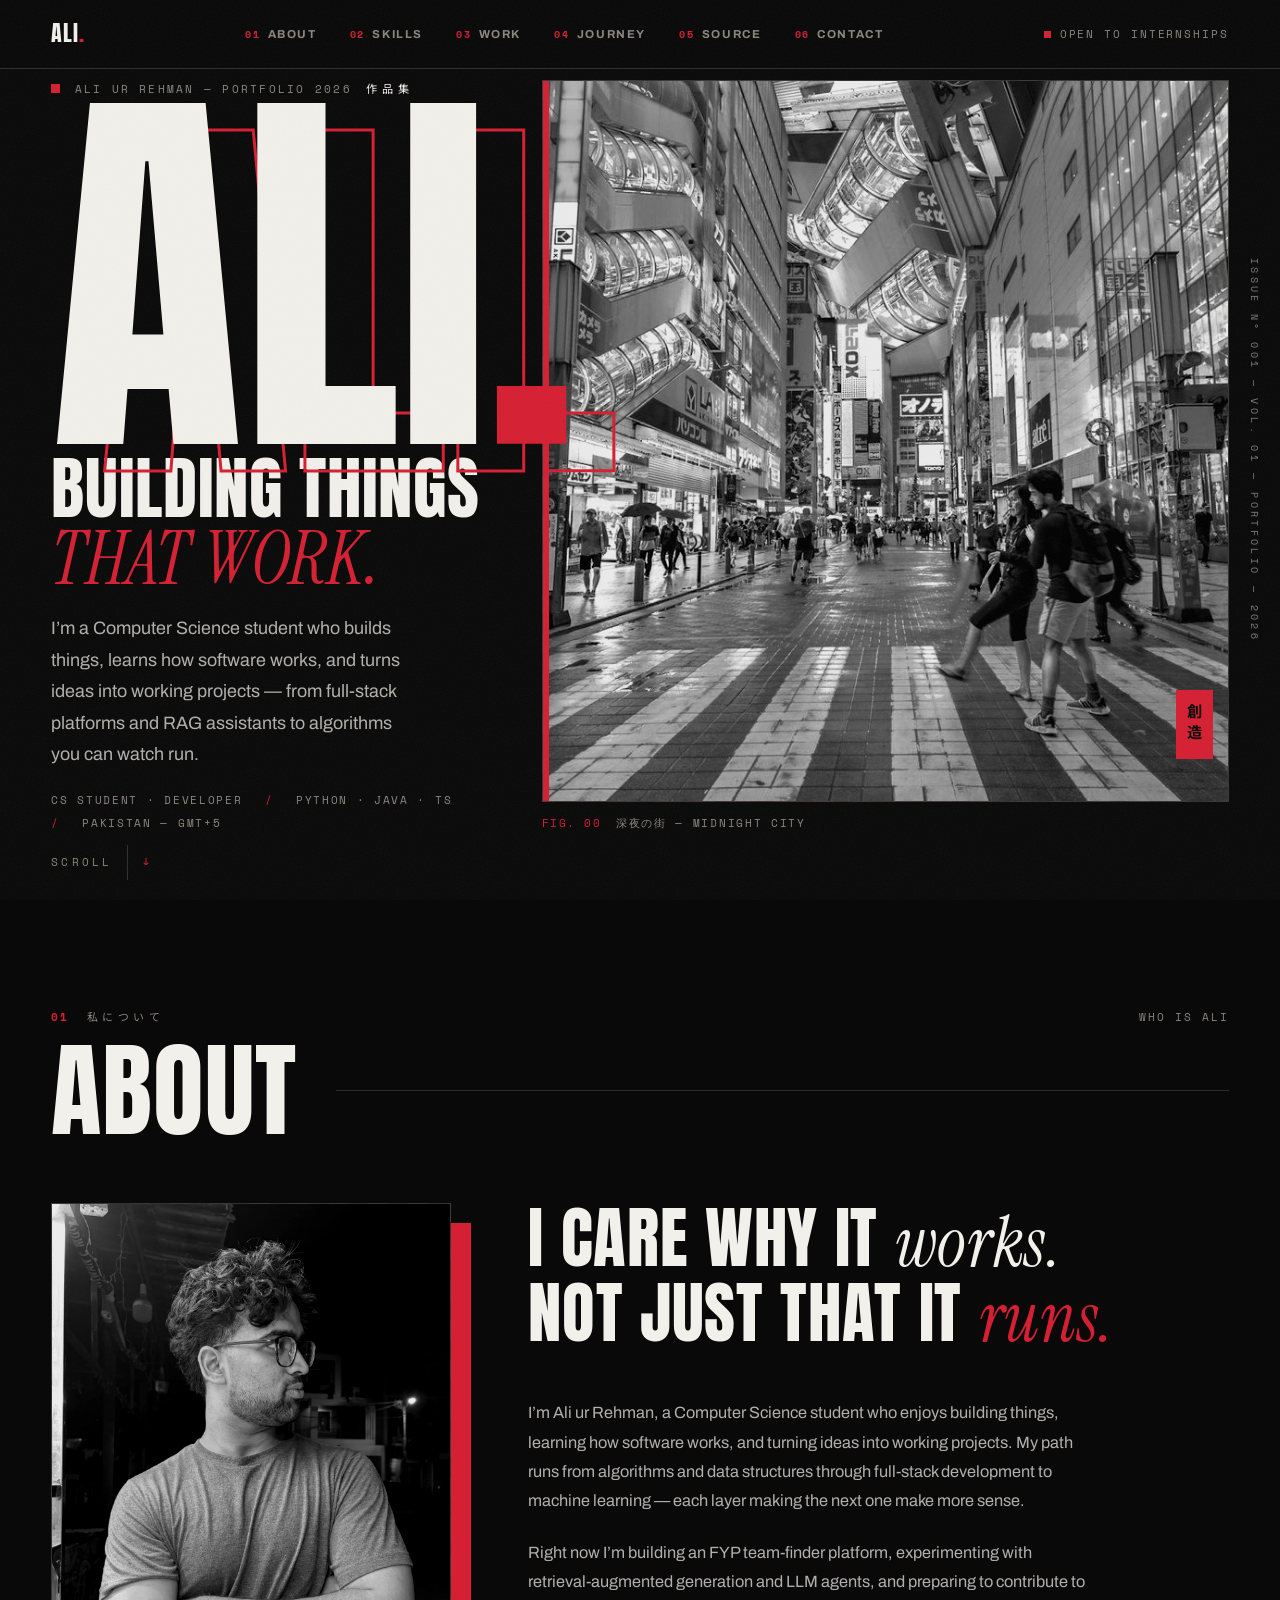
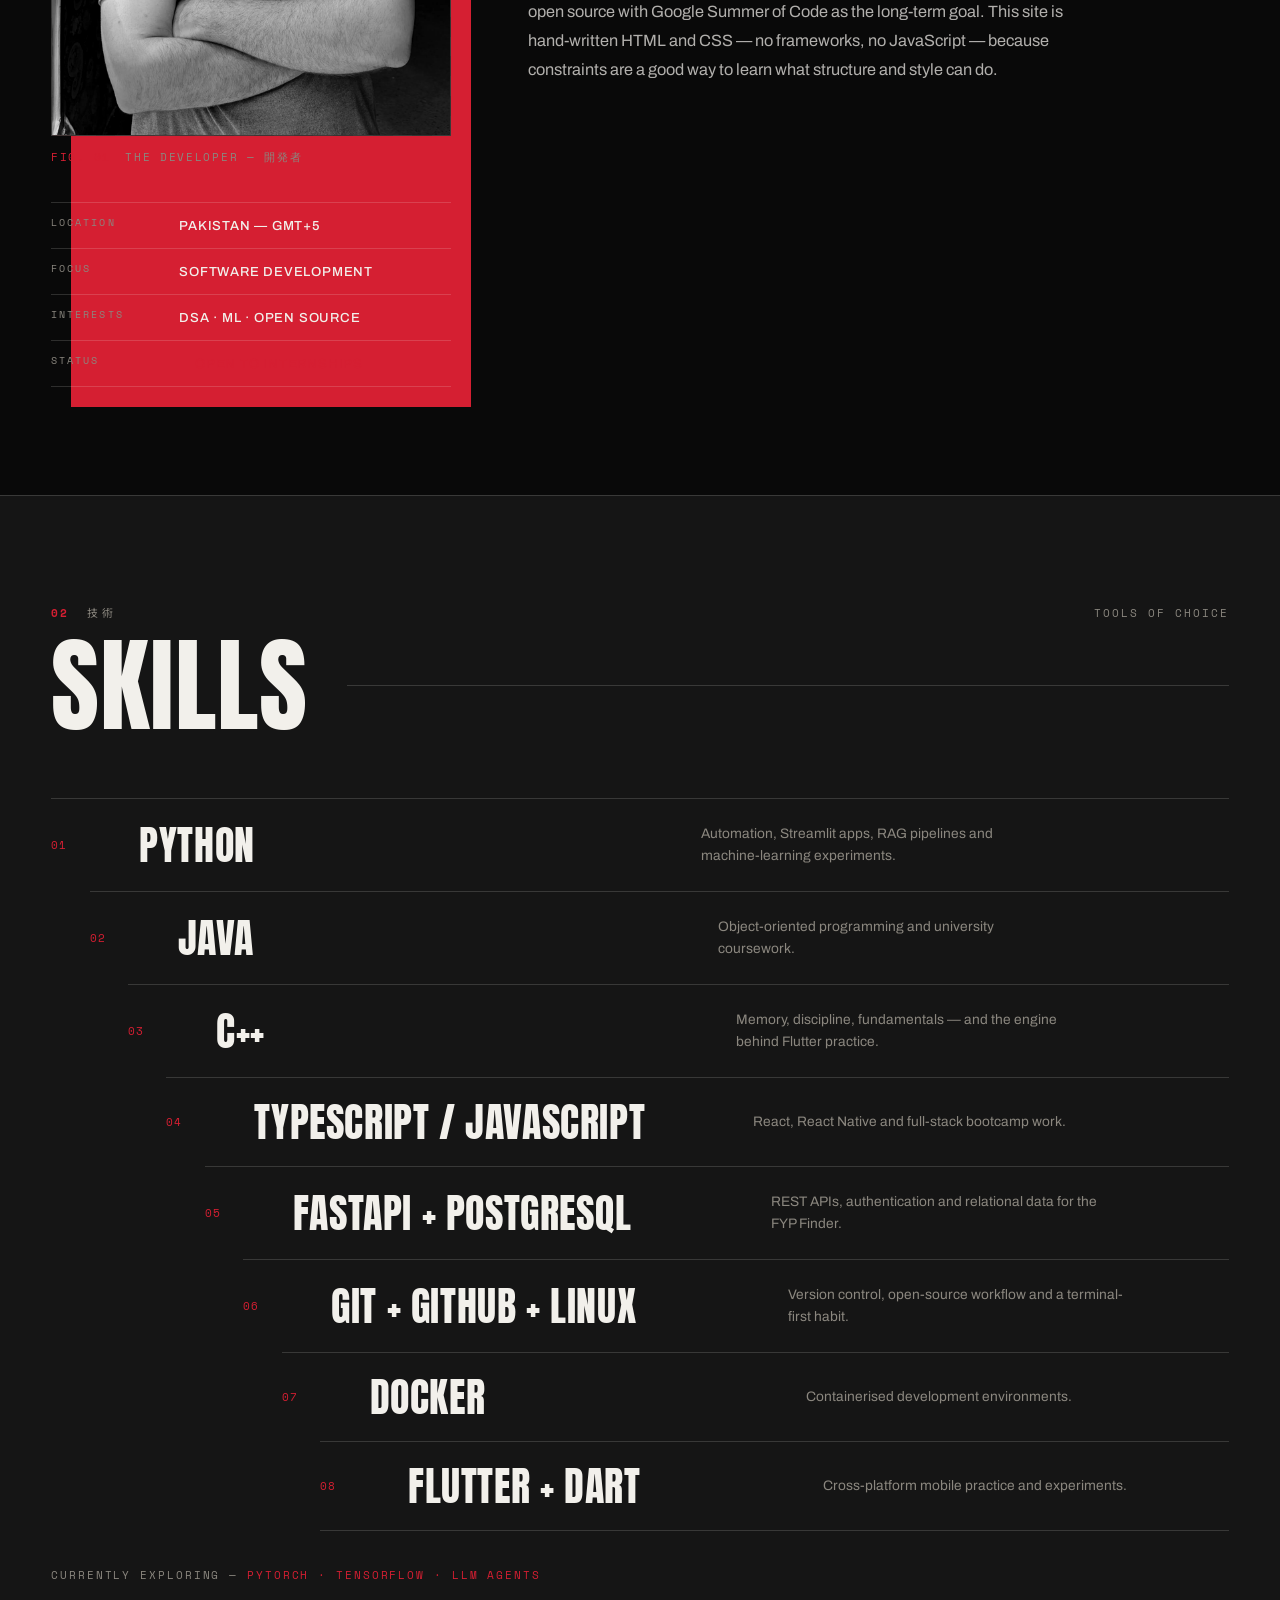
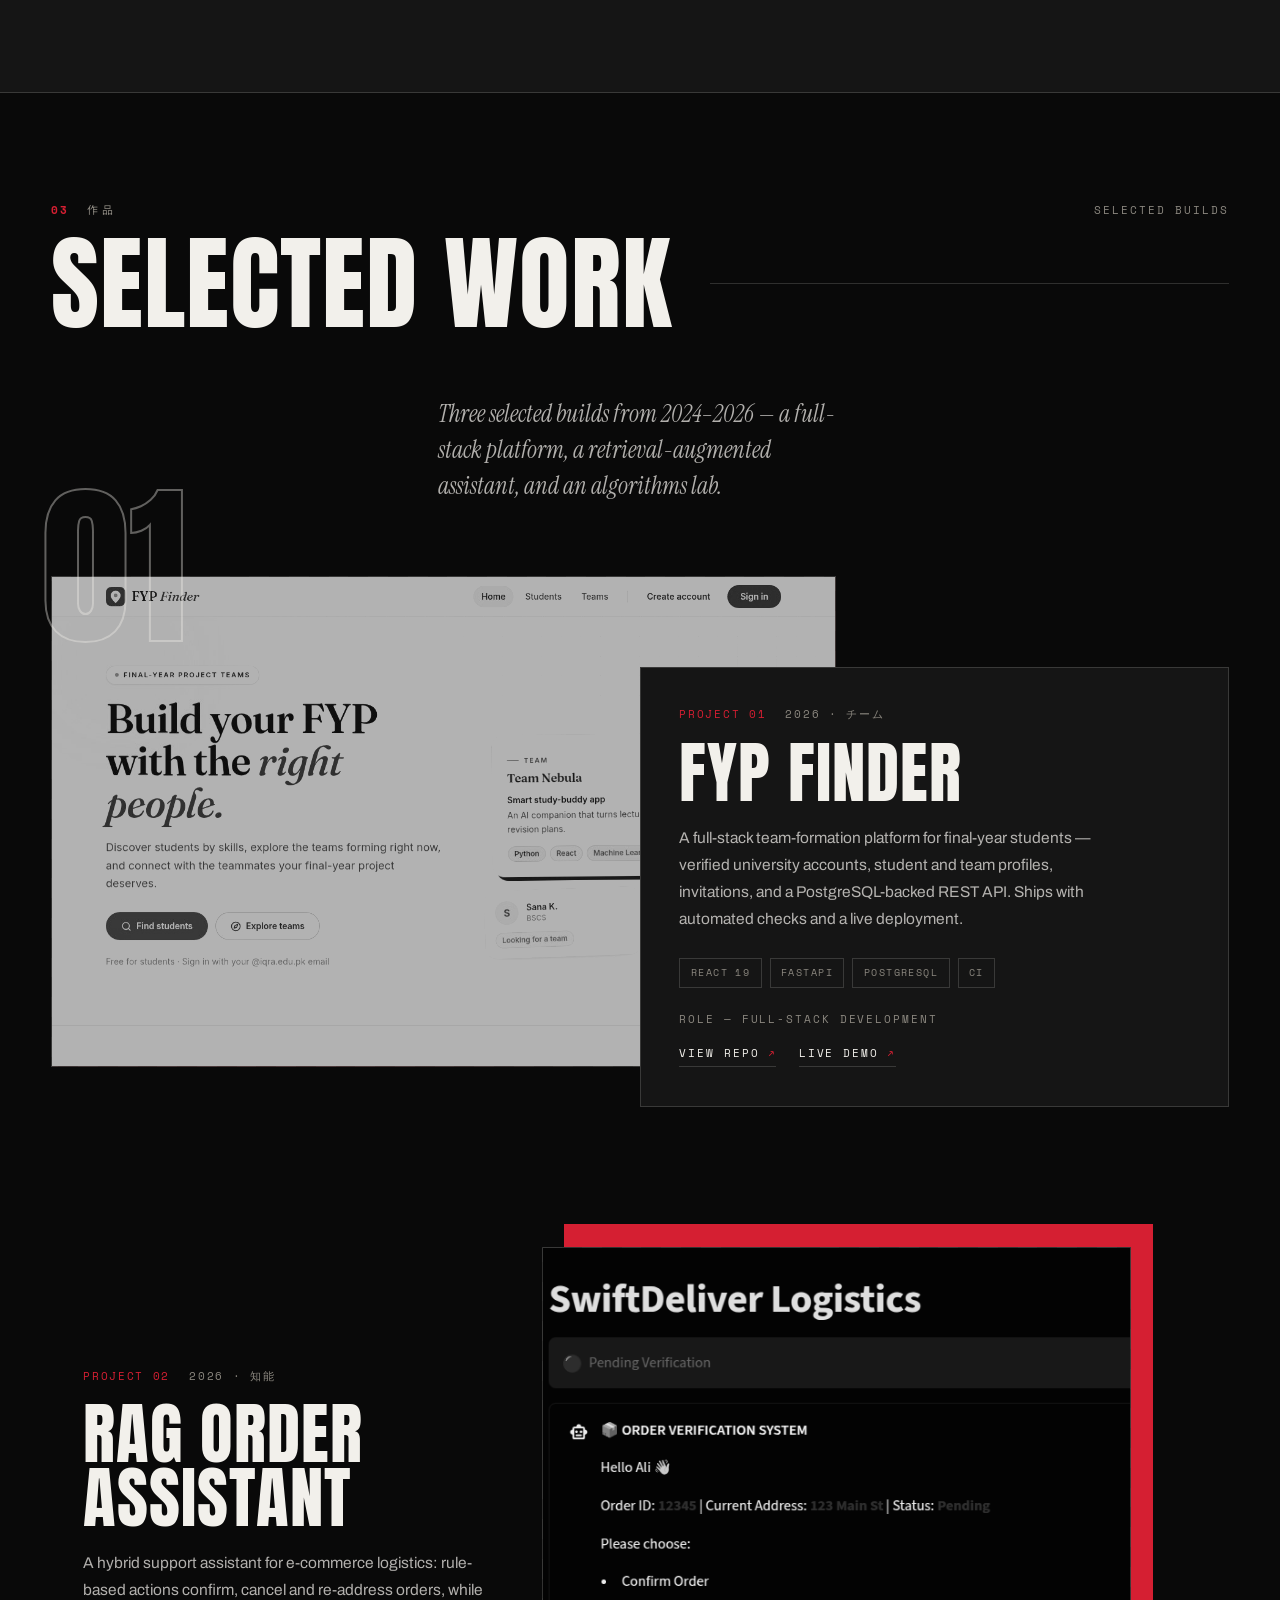
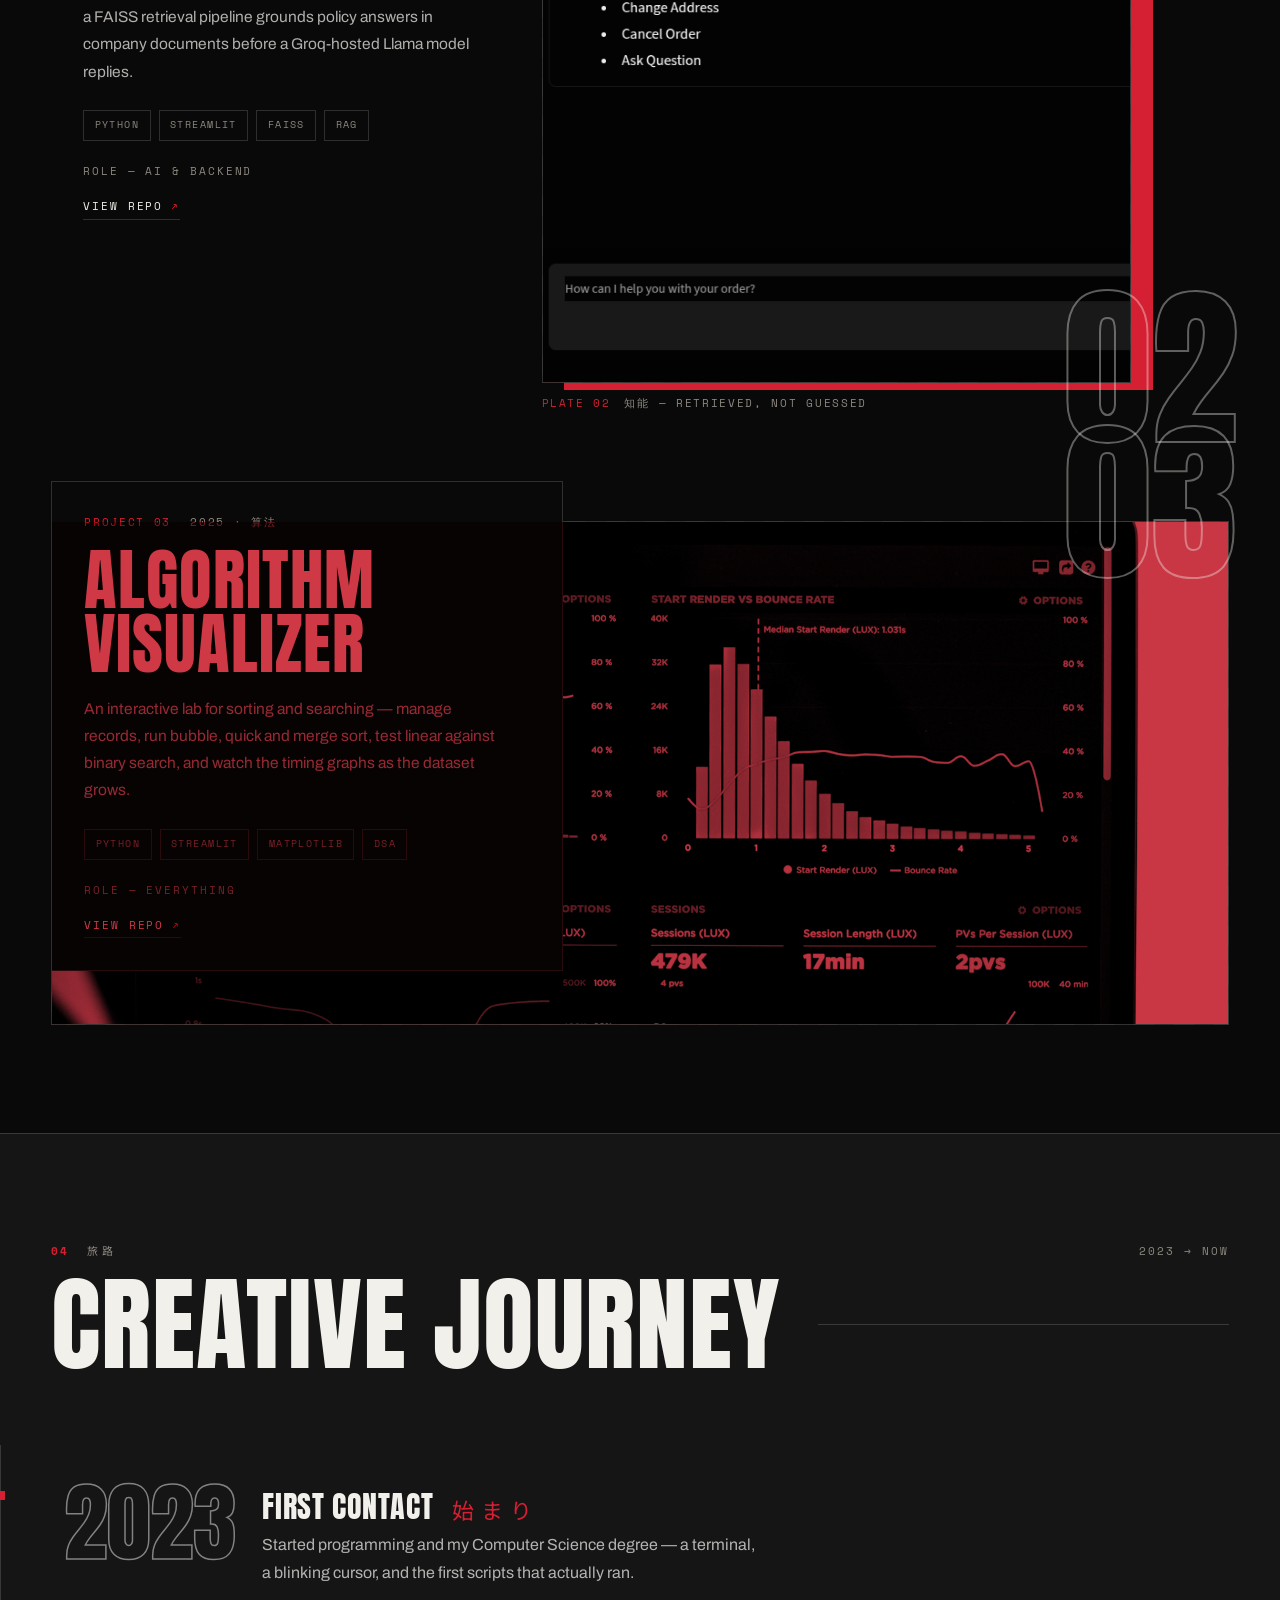
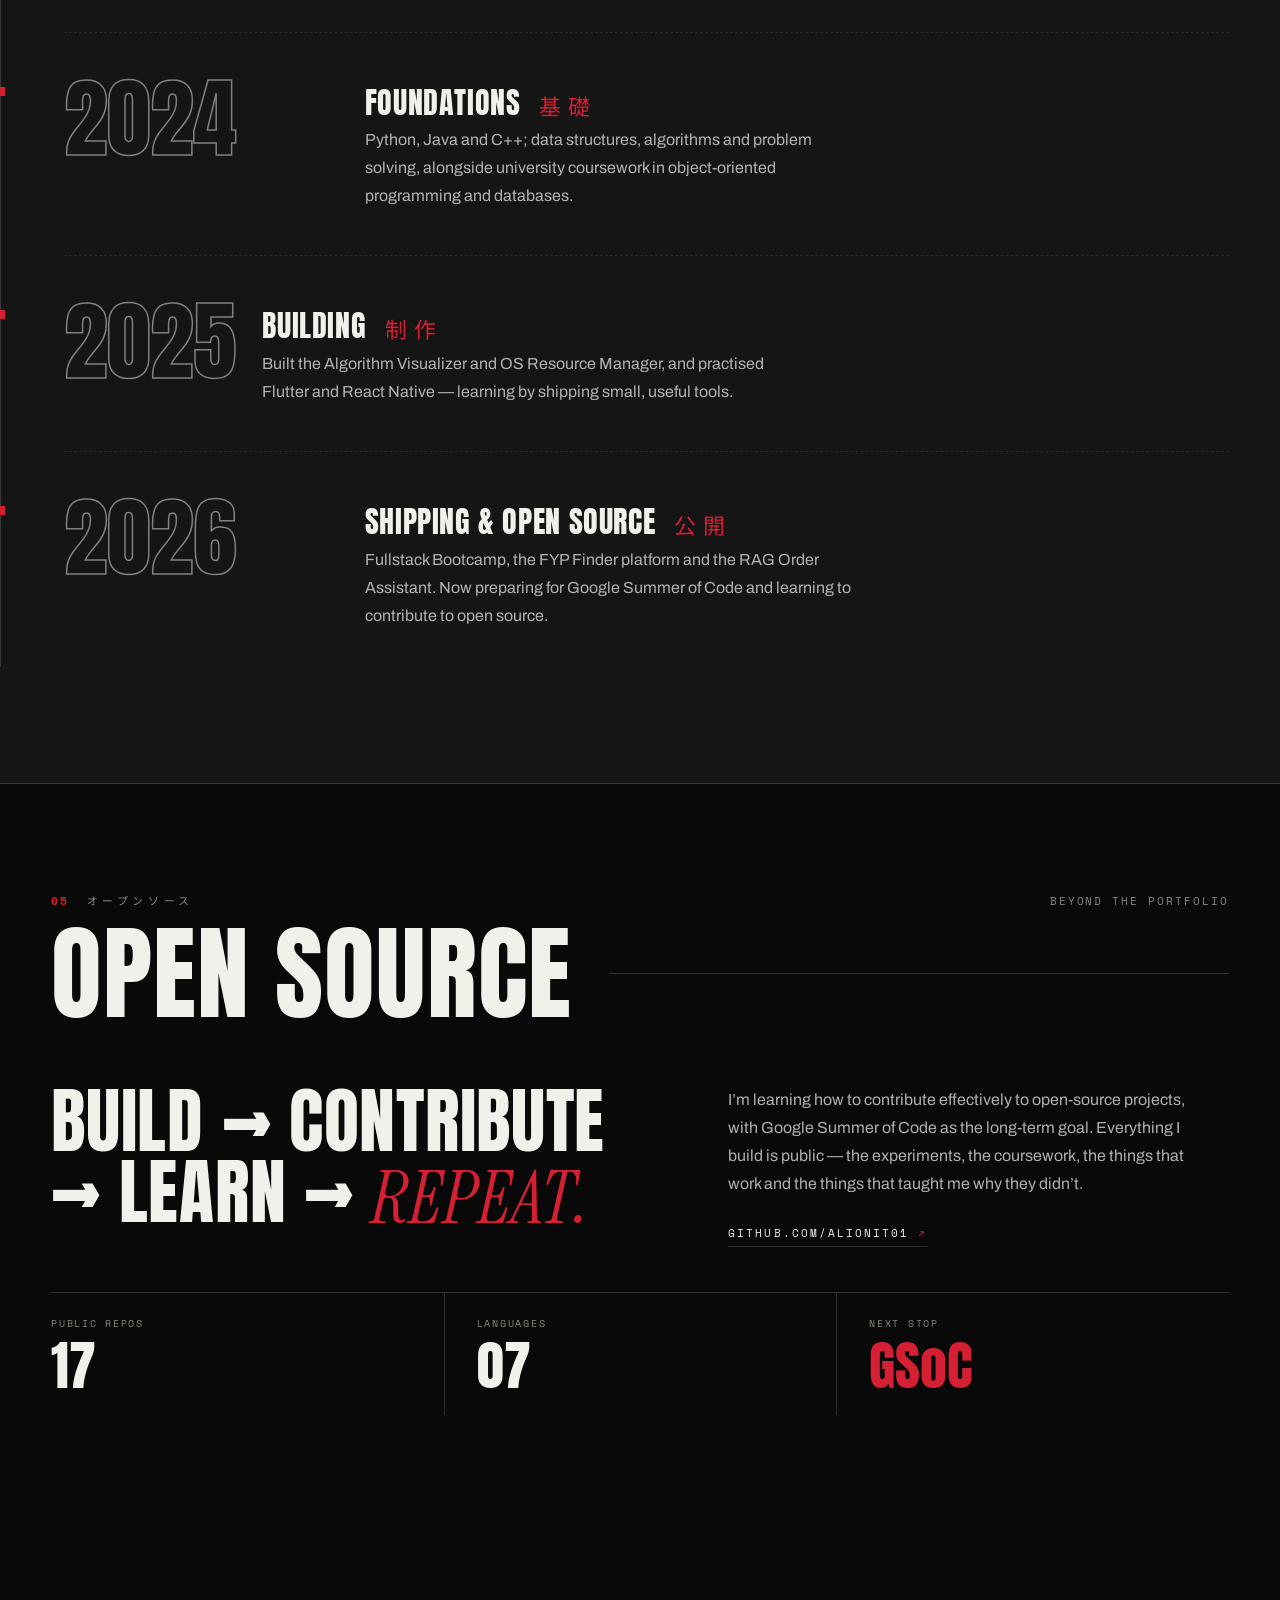
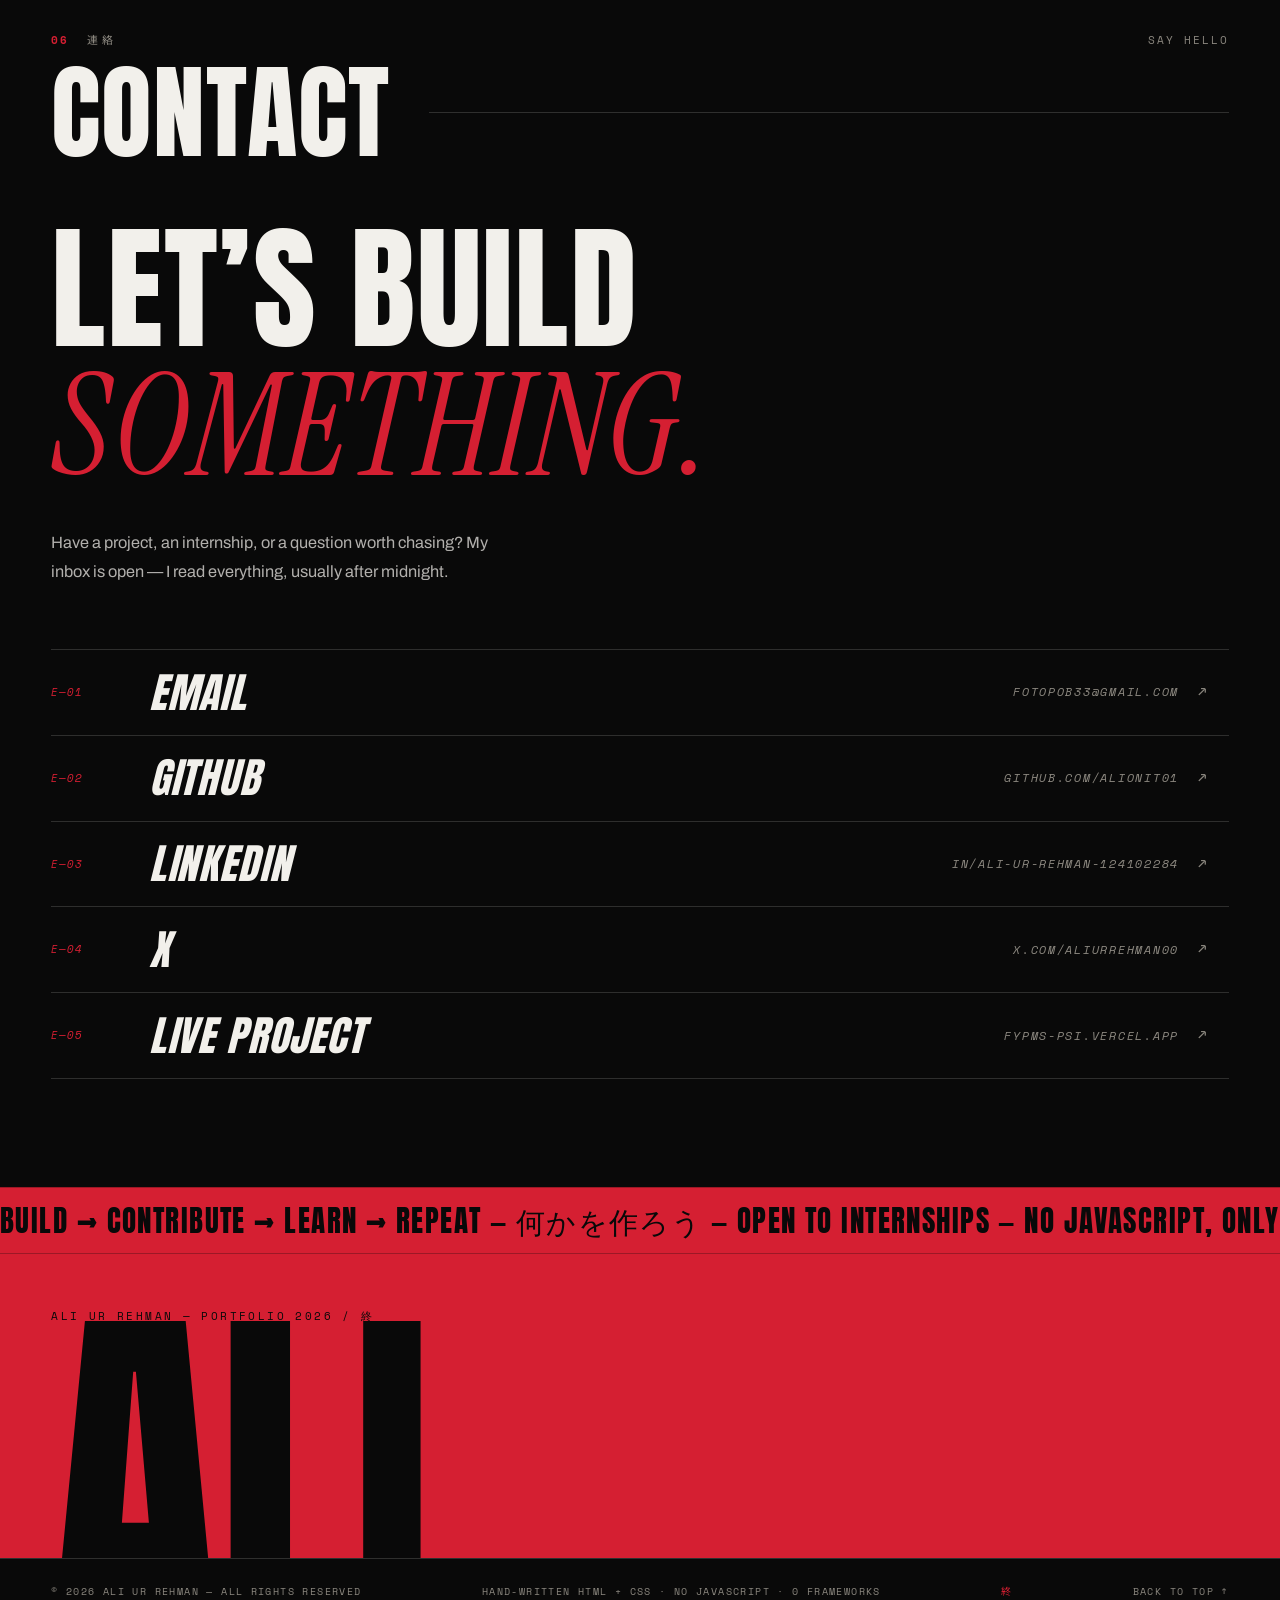
==== commit e4d213be: "Update portfolio portrait photo" ====
--- a/ASS1/portfolio/index.html
+++ b/ASS1/portfolio/index.html
@@ -164,7 +164,7 @@
 
         <figure class="about-figure reveal">
           <div class="img-frame about-frame">
-            <img src="assets/portrait.jpg"
+            <img src="assets/portrait.jpeg"
                  alt="Black-and-white portrait of the developer lit by a single window"
                  width="900" height="1350" loading="lazy">
           </div>
